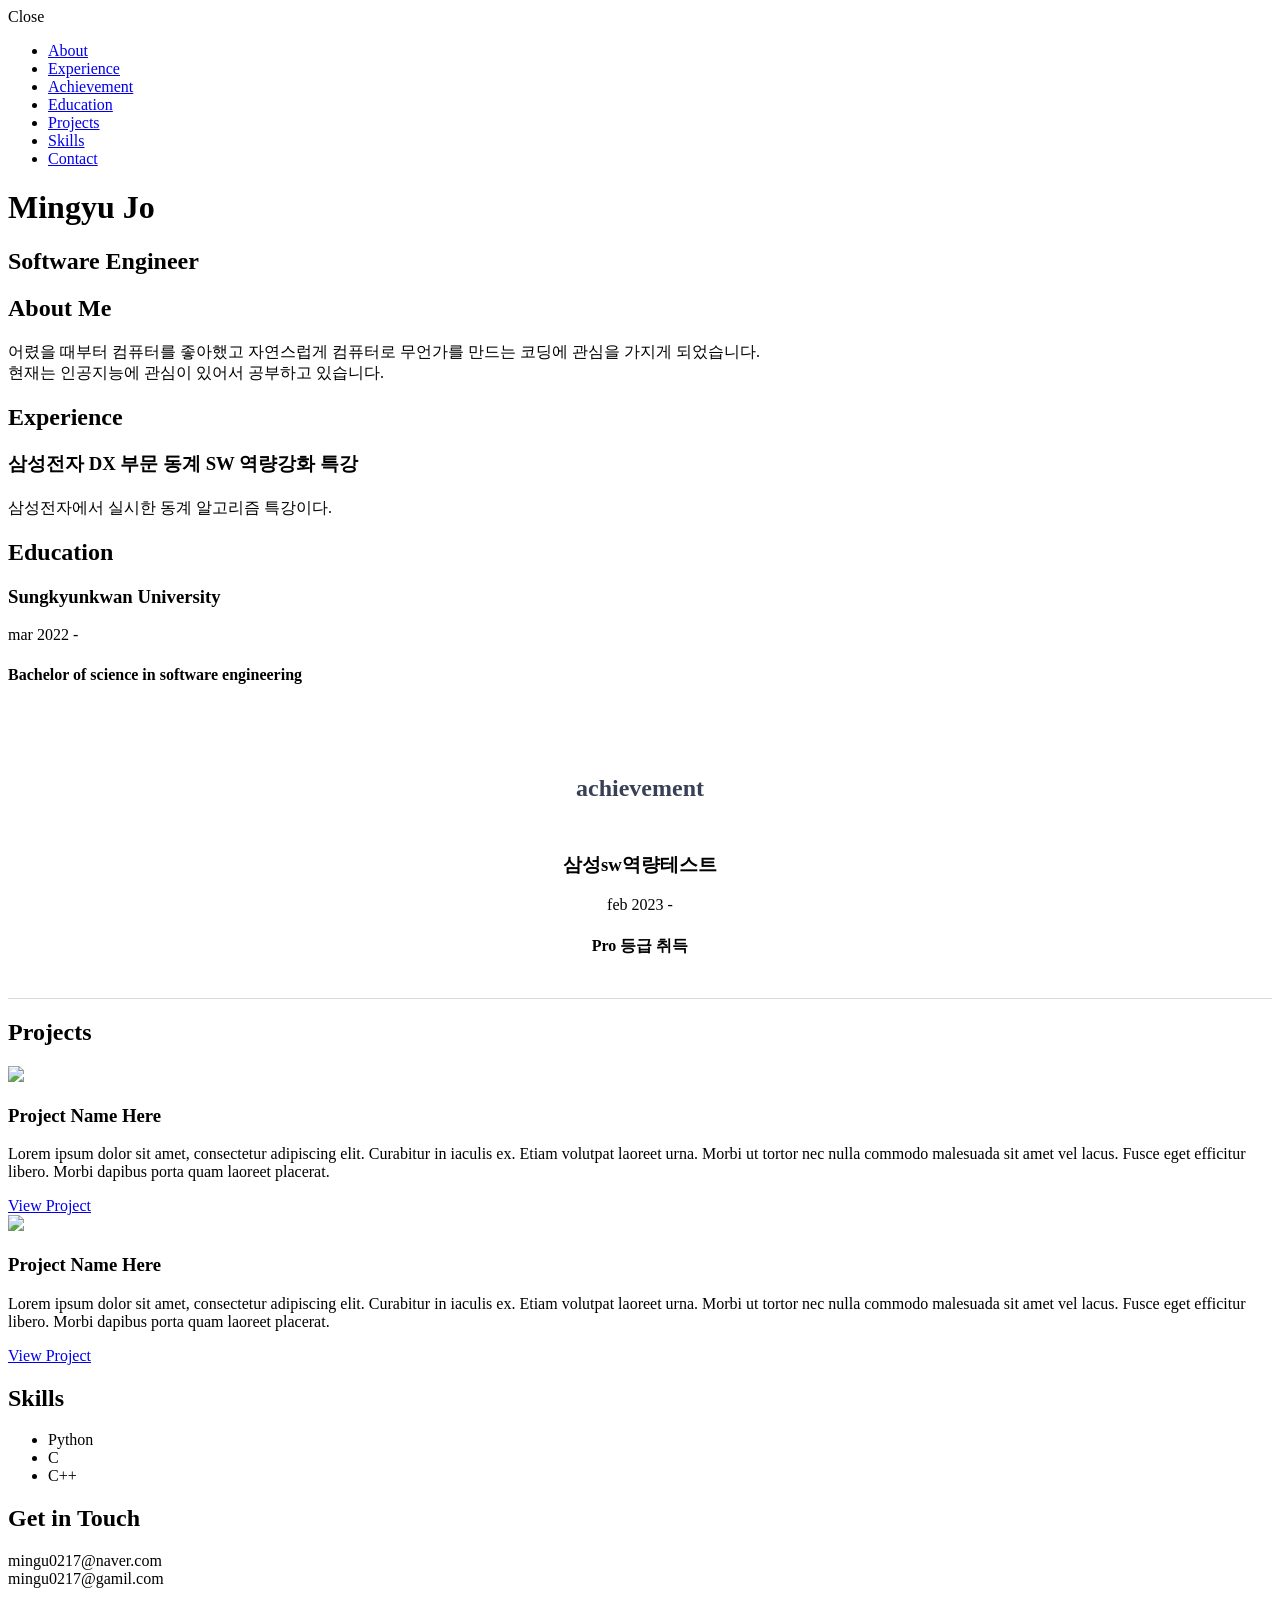
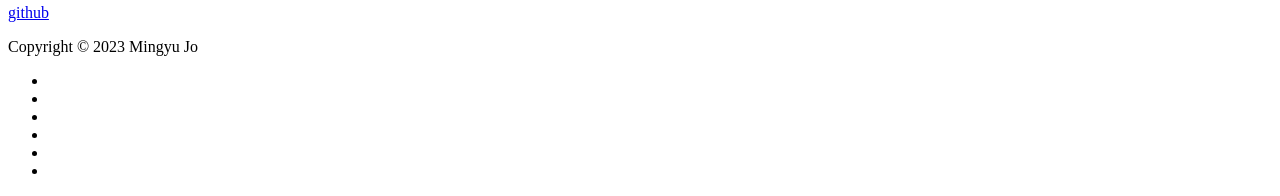
==== index.html @ 96a7e617 "Update index.html" ====
<!DOCTYPE html>
<html class="no-js" lang="en">

<head>
    <meta charset="utf-8">
    <meta http-equiv="X-UA-Compatible" content="IE=edge">
    <meta name="viewport" content="width=device-width, initial-scale=1">
    <title>My Portfolio</title>
	<link rel="shortcut icon" href="favicon.ico" type="image/x-icon">
	<link rel="icon" href="favicon.ico" type="image/x-icon">
    <link href="https://fonts.googleapis.com/css?family=Lato:300,400,700,900" rel="stylesheet">
    <link rel="stylesheet" href="libs/font-awesome/css/font-awesome.min.css">
    <link href="css/bootstrap.min.css" rel="stylesheet">
    <link href="css/styles.css" rel="stylesheet">
    <style>
	    #achievement{padding:50px 15px 20px 15px;border-bottom:1px solid #dcd9d9;text-align:center}
	    #achievement h2{color:#374054;margin-bottom:50px}
  </style>
</head>

<body>
    <div id="mobile-menu-open" class="shadow-large">
        <i class="fa fa-bars" aria-hidden="true"></i>
    </div>
    <!-- End #mobile-menu-toggle -->
    <header>
        <div id="mobile-menu-close">
            <span>Close</span> <i class="fa fa-times" aria-hidden="true"></i>
        </div>
        <ul id="menu" class="shadow">
            <li>
                <a href="#about">About</a>
            </li>
            <li>
                <a href="#experience">Experience</a>
            </li>
	    <li>
		    <a href="#achievement">Achievement</a>
	    </li>
            <li>
                <a href="#education">Education</a>
            </li>
            <li>
                <a href="#projects">Projects</a>
            </li>
            <li>
                <a href="#skills">Skills</a>
            </li>
            <li>
                <a href="#contact">Contact</a>
            </li>
        </ul>
    </header>
    <!-- End header -->

    <div id="lead">
        <div id="lead-content">
            <h1>Mingyu Jo</h1>
            <h2>Software Engineer</h2>
        </div>
        <!-- End #lead-content -->

        <div id="lead-overlay"></div>

        <div id="lead-down">
            <span>
                <i class="fa fa-chevron-down" aria-hidden="true"></i>
            </span>
        </div>
        <!-- End #lead-down -->
    </div>
    <!-- End #lead -->

    <div id="about">
        <div class="container">
            <div class="row">
                <div class="col-md-4">
                    <h2 class="heading">About Me</h2>
                </div>
                <div class="col-md-8">
                    <p>
			    어렸을 때부터 컴퓨터를 좋아했고 자연스럽게 컴퓨터로 무언가를 만드는 코딩에 관심을 가지게 되었습니다. 
			    <br>현재는 인공지능에 관심이 있어서 공부하고 있습니다.
                    </p>
                </div>
            </div>
        </div>
    </div>
    <!-- End #about -->

    <div id="experience" class="background-alt">
        <h2 class="heading">Experience</h2>
        <div id="experience-timeline">
            <div data-date="January 2023 – march 2023">
                <h3>삼성전자 DX 부문 동계 SW 역량강화 특강</h3>
                <h4></h4>
                <p>
			삼성전자에서 실시한 동계 알고리즘 특강이다.
                </p>
            </div>

            <div data-date="April 2022 – >
                <h3>교내 산학협력</h3>
                <h4></h4>
                <p>
			    vaiv컴퍼니와 함께하는 교내 산학협력에서 chatbot 만들기를 수행하게 되었고 팀장을 맡았다.
                </p>
            </div>
        </div>
    </div>
    <!-- End #experience -->
	
    
	
    <div id="education">
        <h2 class="heading">Education</h2>
        <div class="education-block">
            <h3>Sungkyunkwan University</h3>
            <span class="education-date">mar 2022 -</span>
            <h4>Bachelor of science in software engineering</h4>
            <p>
            </p>
        </div>
        <!-- End .education-block -->
    </div>
    <!-- End #education -->
	
    <div id="achievement">
        <h2 class="heading">achievement</h2>
        <div class="education-block">
            <h3>삼성sw역량테스트</h3>
            <span class="education-date">feb 2023 -</span>
            <h4>Pro 등급 취득</h4>
            <p>
            </p>
        </div>
        <!-- End .education-block -->
    </div>
    <!-- End #education -->

    <div id="projects" class="background-alt">
        <h2 class="heading">Projects</h2>
        <div class="container">
            <div class="row">
                <div class="project shadow-large">
                    <div class="project-image">
                        <img src="images/project.jpg" />
                    </div>
                    <!-- End .project-image -->
                    <div class="project-info">
                        <h3>Project Name Here</h3>
                        <p>
                            Lorem ipsum dolor sit amet, consectetur adipiscing elit. Curabitur in iaculis ex. Etiam volutpat laoreet urna. Morbi ut tortor nec nulla commodo malesuada sit amet vel lacus. Fusce eget efficitur libero. Morbi dapibus porta quam laoreet placerat.
                        </p>
                        <a href="#">View Project</a>
                    </div>
                    <!-- End .project-info -->
                </div>
                <!-- End .project -->

                <div class="project shadow-large">
                    <div class="project-image">
                        <img src="images/project.jpg" />
                    </div>
                    <!-- End .project-image -->
                    <div class="project-info">
                        <h3>Project Name Here</h3>
                        <p>
                            Lorem ipsum dolor sit amet, consectetur adipiscing elit. Curabitur in iaculis ex. Etiam volutpat laoreet urna. Morbi ut tortor nec nulla commodo malesuada sit amet vel lacus. Fusce eget efficitur libero. Morbi dapibus porta quam laoreet placerat.
                        </p>
                        <a href="#">View Project</a>
                    </div>
                    <!-- End .project-info -->
                </div>
                <!-- End .project -->
            </div>
        </div>
    </div>
    <!-- End #projects -->

    <div id="skills">
        <h2 class="heading">Skills</h2>
        <ul>
            <li>Python</li>
            <li>C</li>
            <li>C++</li>
        </ul>
    </div>
    <!-- End #skills -->

    <div id="contact">
        <h2>Get in Touch</h2>
	<div>
		<p>
		     mingu0217@naver.com
		     <br>mingu0217@gamil.com
		</p>
		<p>
		     <a href="https://github.com/JoJo0217">github</a>
		</p>
	</div>
       
    </div>
    <!-- End #contact -->

    <footer>
        <div class="container">
            <div class="row">
                <div class="col-sm-5 copyright">
                    <p>
                        Copyright &copy; <span id="current-year">2023</span> Mingyu Jo
                    </p>
                </div>
                <div class="col-sm-2 top">
                    <span id="to-top">
                        <i class="fa fa-chevron-up" aria-hidden="true"></i>
                    </span>
                </div>
                <div class="col-sm-5 social">
                    <ul>
                        <li>
                            <a href="https://github.com/" target="_blank"><i class="fa fa-github" aria-hidden="true"></i></a>
                        </li>
                        <li>
                            <a href="https://stackoverflow.com/" target="_blank"><i class="fa fa-stack-overflow" aria-hidden="true"></i></a>
                        </li>
                        <li>
                            <a href="https://linkedin.com/" target="_blank"><i class="fa fa-linkedin" aria-hidden="true"></i></a>
                        </li>
                        <li>
                            <a href="https://www.facebook.com/" target="_blank"><i class="fa fa-facebook" aria-hidden="true"></i></a>
                        </li>
                        <li>
                            <a href="https://twitter.com/" target="_blank"><i class="fa fa-twitter" aria-hidden="true"></i></a>
                        </li>
                        <li>
                            <a href="https://plus.google.com/" target="_blank"><i class="fa fa-google-plus" aria-hidden="true"></i></a>
                        </li>
                    </ul>
                </div>
            </div>
        </div>
    </footer>
    <!-- End footer -->

    <script src="https://ajax.googleapis.com/ajax/libs/jquery/1.12.4/jquery.min.js"></script>
    <script src="js/scripts.min.js"></script>
</body>

</html>
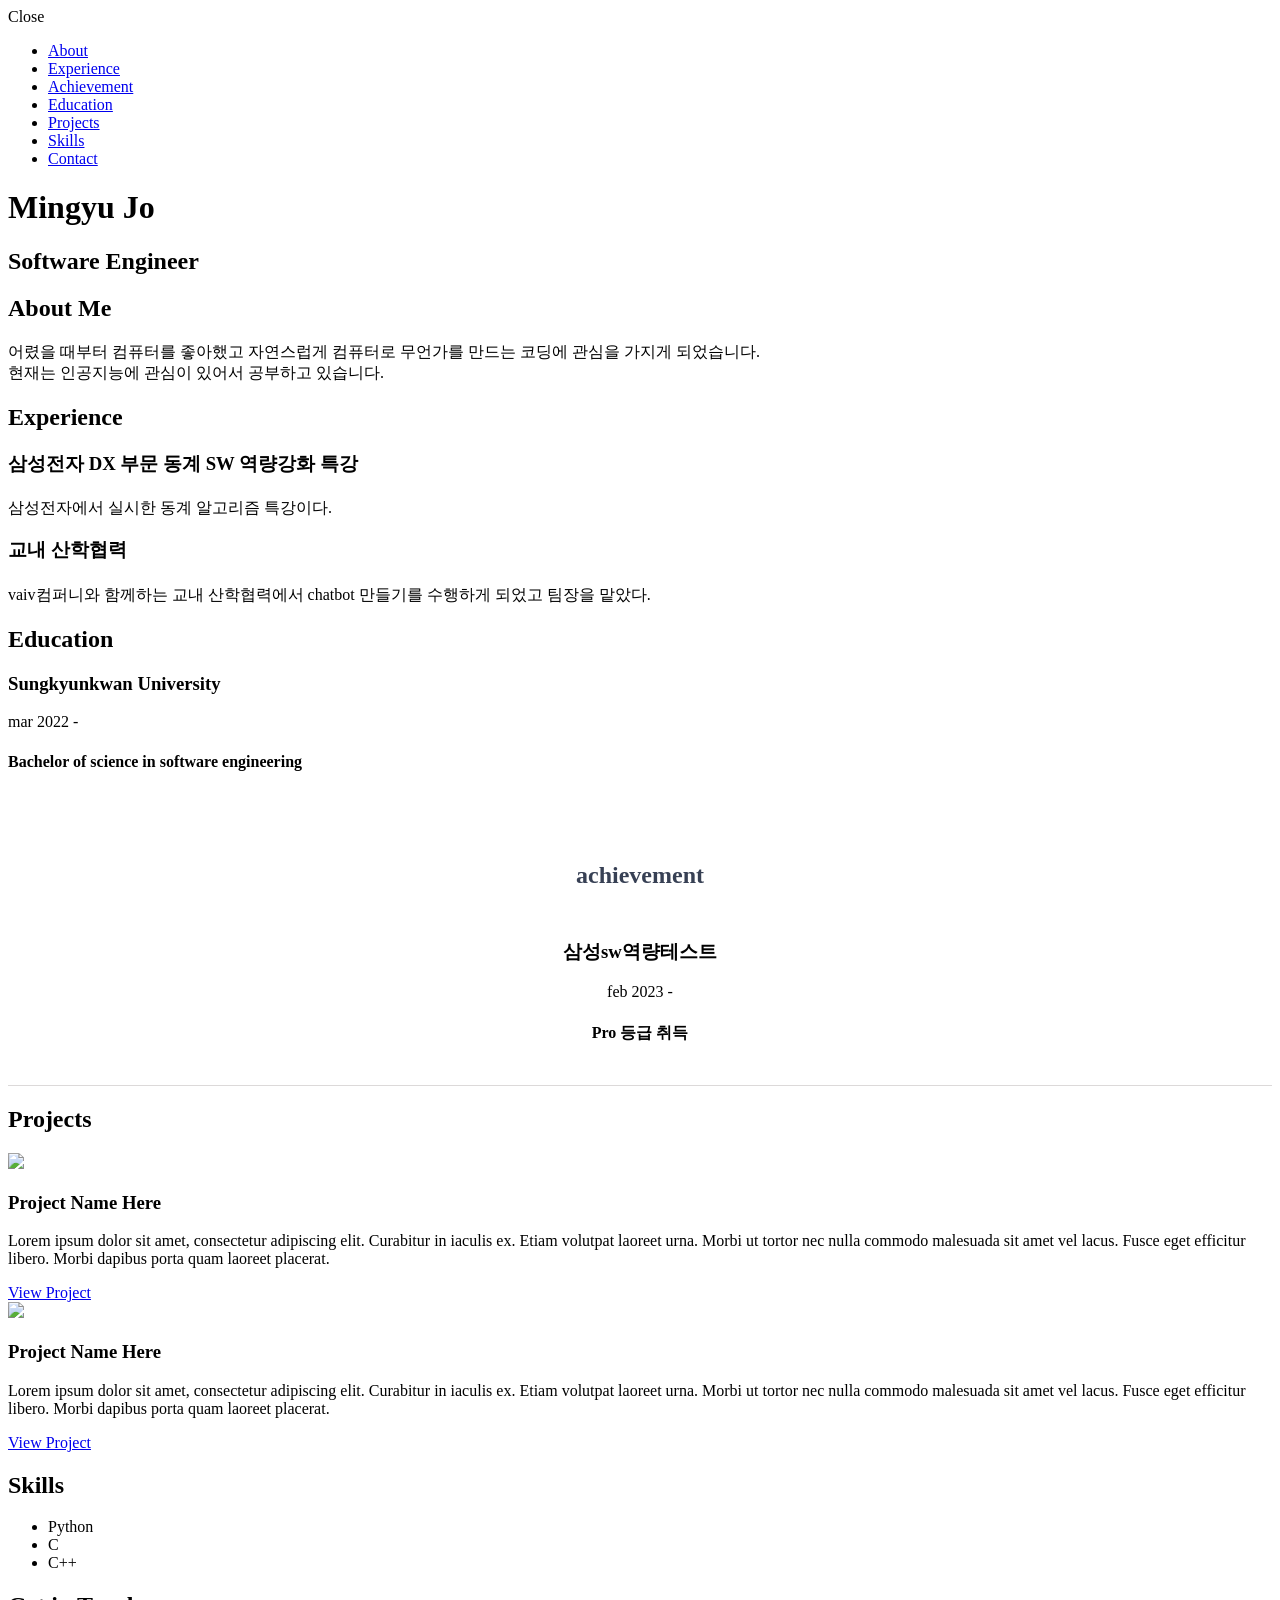
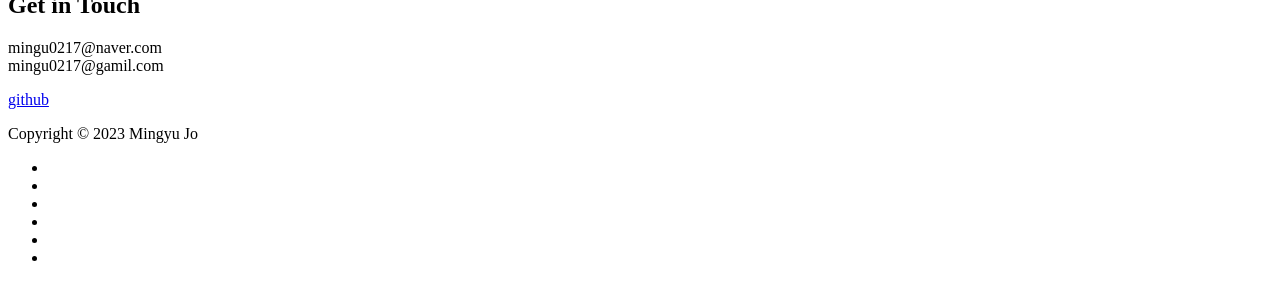
==== commit 92fe2f37: "Update index.html" ====
--- a/index.html
+++ b/index.html
@@ -99,7 +99,7 @@
                 </p>
             </div>
 
-            <div data-date="April 2022 – >
+            <div data-date="April 2022 – ">
                 <h3>교내 산학협력</h3>
                 <h4></h4>
                 <p>
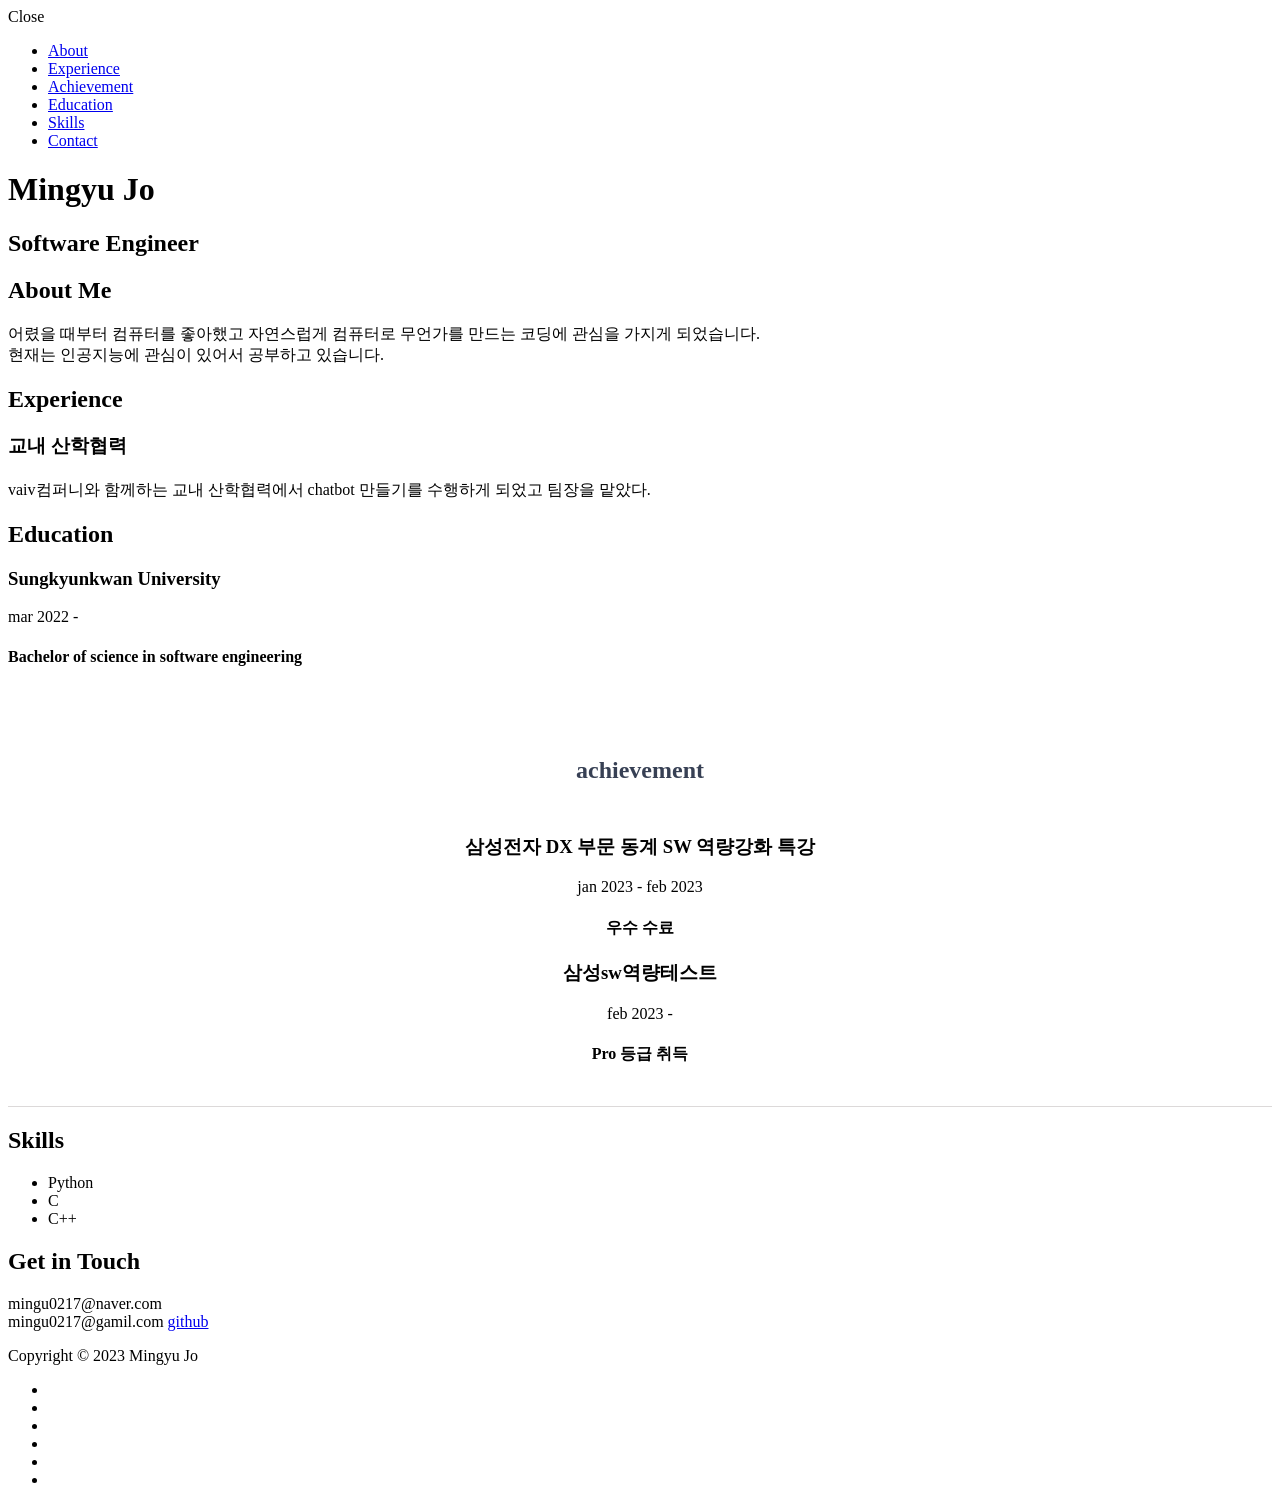
==== commit 3678c2ec: "Update index.html" ====
--- a/index.html
+++ b/index.html
@@ -41,9 +41,6 @@
                 <a href="#education">Education</a>
             </li>
             <li>
-                <a href="#projects">Projects</a>
-            </li>
-            <li>
                 <a href="#skills">Skills</a>
             </li>
             <li>
@@ -91,13 +88,6 @@
     <div id="experience" class="background-alt">
         <h2 class="heading">Experience</h2>
         <div id="experience-timeline">
-            <div data-date="January 2023 – march 2023">
-                <h3>삼성전자 DX 부문 동계 SW 역량강화 특강</h3>
-                <h4></h4>
-                <p>
-			삼성전자에서 실시한 동계 알고리즘 특강이다.
-                </p>
-            </div>
 
             <div data-date="April 2022 – ">
                 <h3>교내 산학협력</h3>
@@ -127,6 +117,13 @@
 	
     <div id="achievement">
         <h2 class="heading">achievement</h2>
+	<div class="education-block">
+       	    <h3>삼성전자 DX 부문 동계 SW 역량강화 특강</h3>
+            <span class="education-date">jan 2023 - feb 2023</span>
+            <h4>우수 수료</h4>
+            <p>
+            </p>
+        </div>
         <div class="education-block">
             <h3>삼성sw역량테스트</h3>
             <span class="education-date">feb 2023 -</span>
@@ -137,46 +134,6 @@
         <!-- End .education-block -->
     </div>
     <!-- End #education -->
-
-    <div id="projects" class="background-alt">
-        <h2 class="heading">Projects</h2>
-        <div class="container">
-            <div class="row">
-                <div class="project shadow-large">
-                    <div class="project-image">
-                        <img src="images/project.jpg" />
-                    </div>
-                    <!-- End .project-image -->
-                    <div class="project-info">
-                        <h3>Project Name Here</h3>
-                        <p>
-                            Lorem ipsum dolor sit amet, consectetur adipiscing elit. Curabitur in iaculis ex. Etiam volutpat laoreet urna. Morbi ut tortor nec nulla commodo malesuada sit amet vel lacus. Fusce eget efficitur libero. Morbi dapibus porta quam laoreet placerat.
-                        </p>
-                        <a href="#">View Project</a>
-                    </div>
-                    <!-- End .project-info -->
-                </div>
-                <!-- End .project -->
-
-                <div class="project shadow-large">
-                    <div class="project-image">
-                        <img src="images/project.jpg" />
-                    </div>
-                    <!-- End .project-image -->
-                    <div class="project-info">
-                        <h3>Project Name Here</h3>
-                        <p>
-                            Lorem ipsum dolor sit amet, consectetur adipiscing elit. Curabitur in iaculis ex. Etiam volutpat laoreet urna. Morbi ut tortor nec nulla commodo malesuada sit amet vel lacus. Fusce eget efficitur libero. Morbi dapibus porta quam laoreet placerat.
-                        </p>
-                        <a href="#">View Project</a>
-                    </div>
-                    <!-- End .project-info -->
-                </div>
-                <!-- End .project -->
-            </div>
-        </div>
-    </div>
-    <!-- End #projects -->
 
     <div id="skills">
         <h2 class="heading">Skills</h2>
@@ -194,8 +151,6 @@
 		<p>
 		     mingu0217@naver.com
 		     <br>mingu0217@gamil.com
-		</p>
-		<p>
 		     <a href="https://github.com/JoJo0217">github</a>
 		</p>
 	</div>
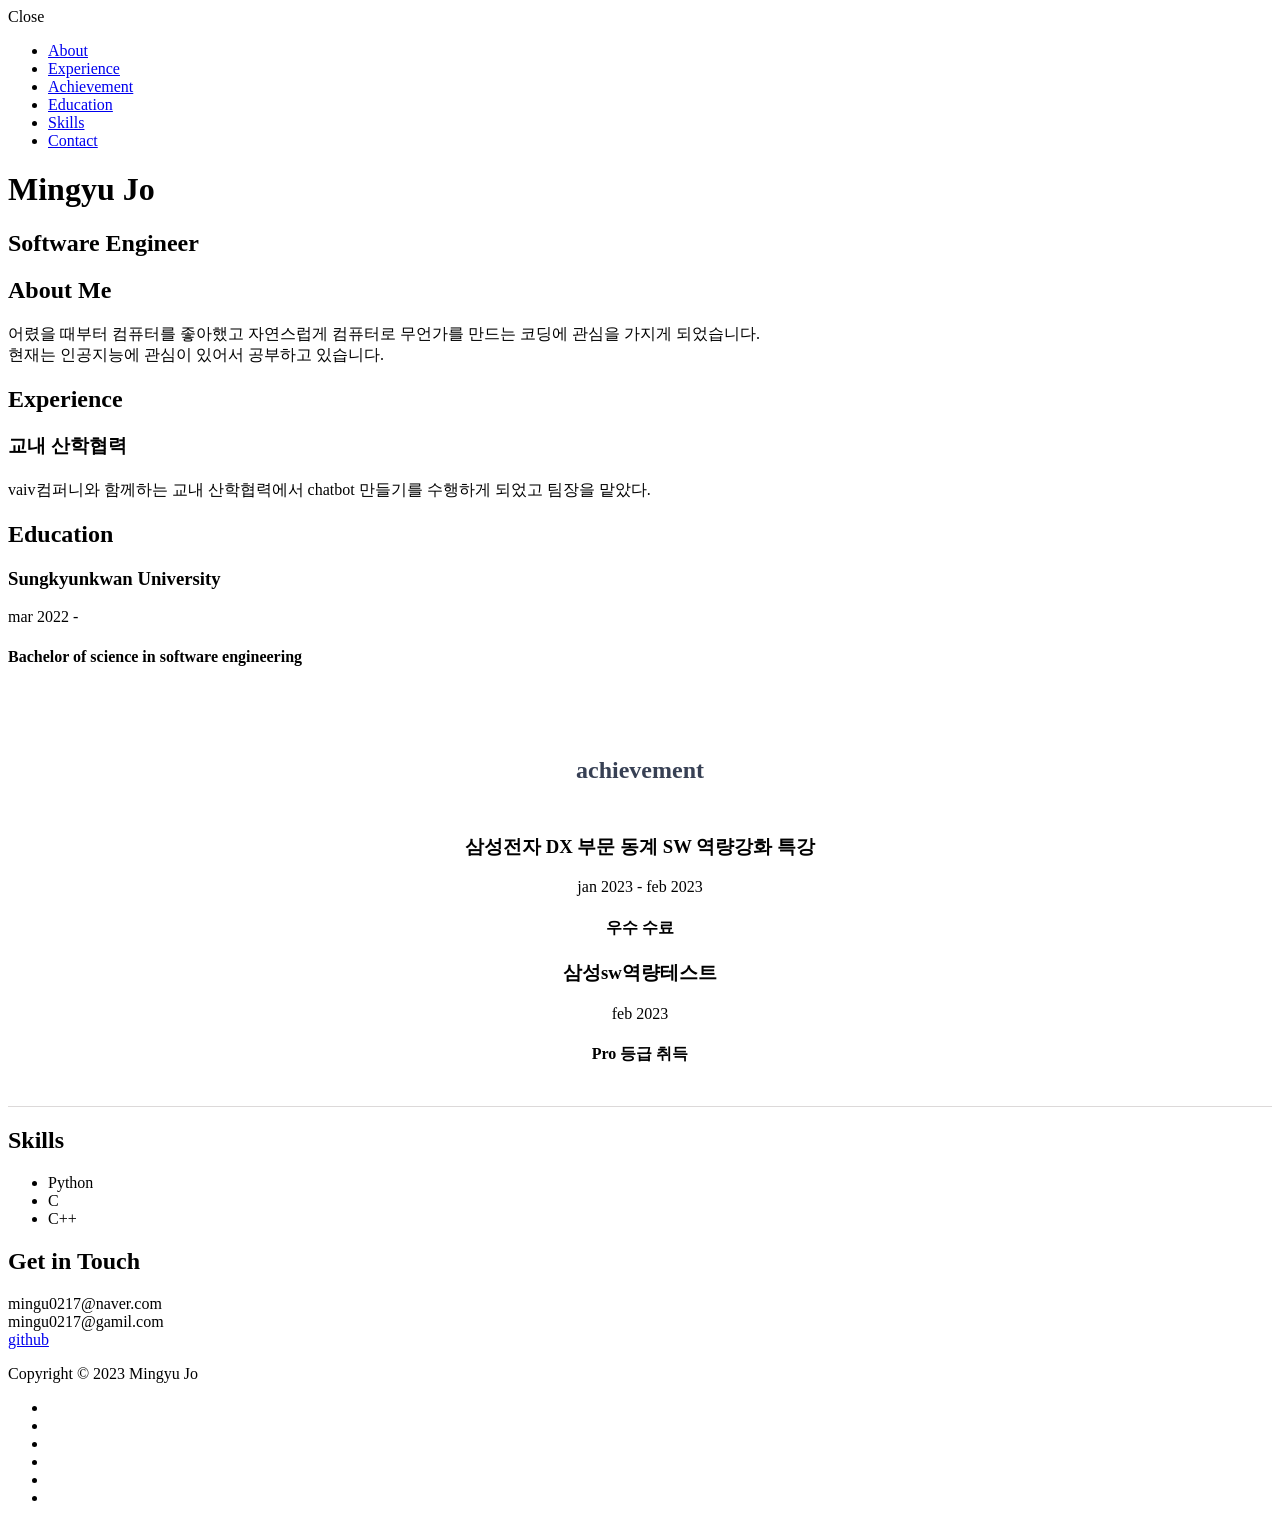
==== commit 01f8886f: "Update index.html" ====
--- a/index.html
+++ b/index.html
@@ -89,7 +89,7 @@
         <h2 class="heading">Experience</h2>
         <div id="experience-timeline">
 
-            <div data-date="April 2022 – ">
+            <div data-date="April 2023 – ">
                 <h3>교내 산학협력</h3>
                 <h4></h4>
                 <p>
@@ -126,7 +126,7 @@
         </div>
         <div class="education-block">
             <h3>삼성sw역량테스트</h3>
-            <span class="education-date">feb 2023 -</span>
+            <span class="education-date">feb 2023</span>
             <h4>Pro 등급 취득</h4>
             <p>
             </p>
@@ -151,7 +151,7 @@
 		<p>
 		     mingu0217@naver.com
 		     <br>mingu0217@gamil.com
-		     <a href="https://github.com/JoJo0217">github</a>
+		     <br><a href="https://github.com/JoJo0217">github</a>
 		</p>
 	</div>
        
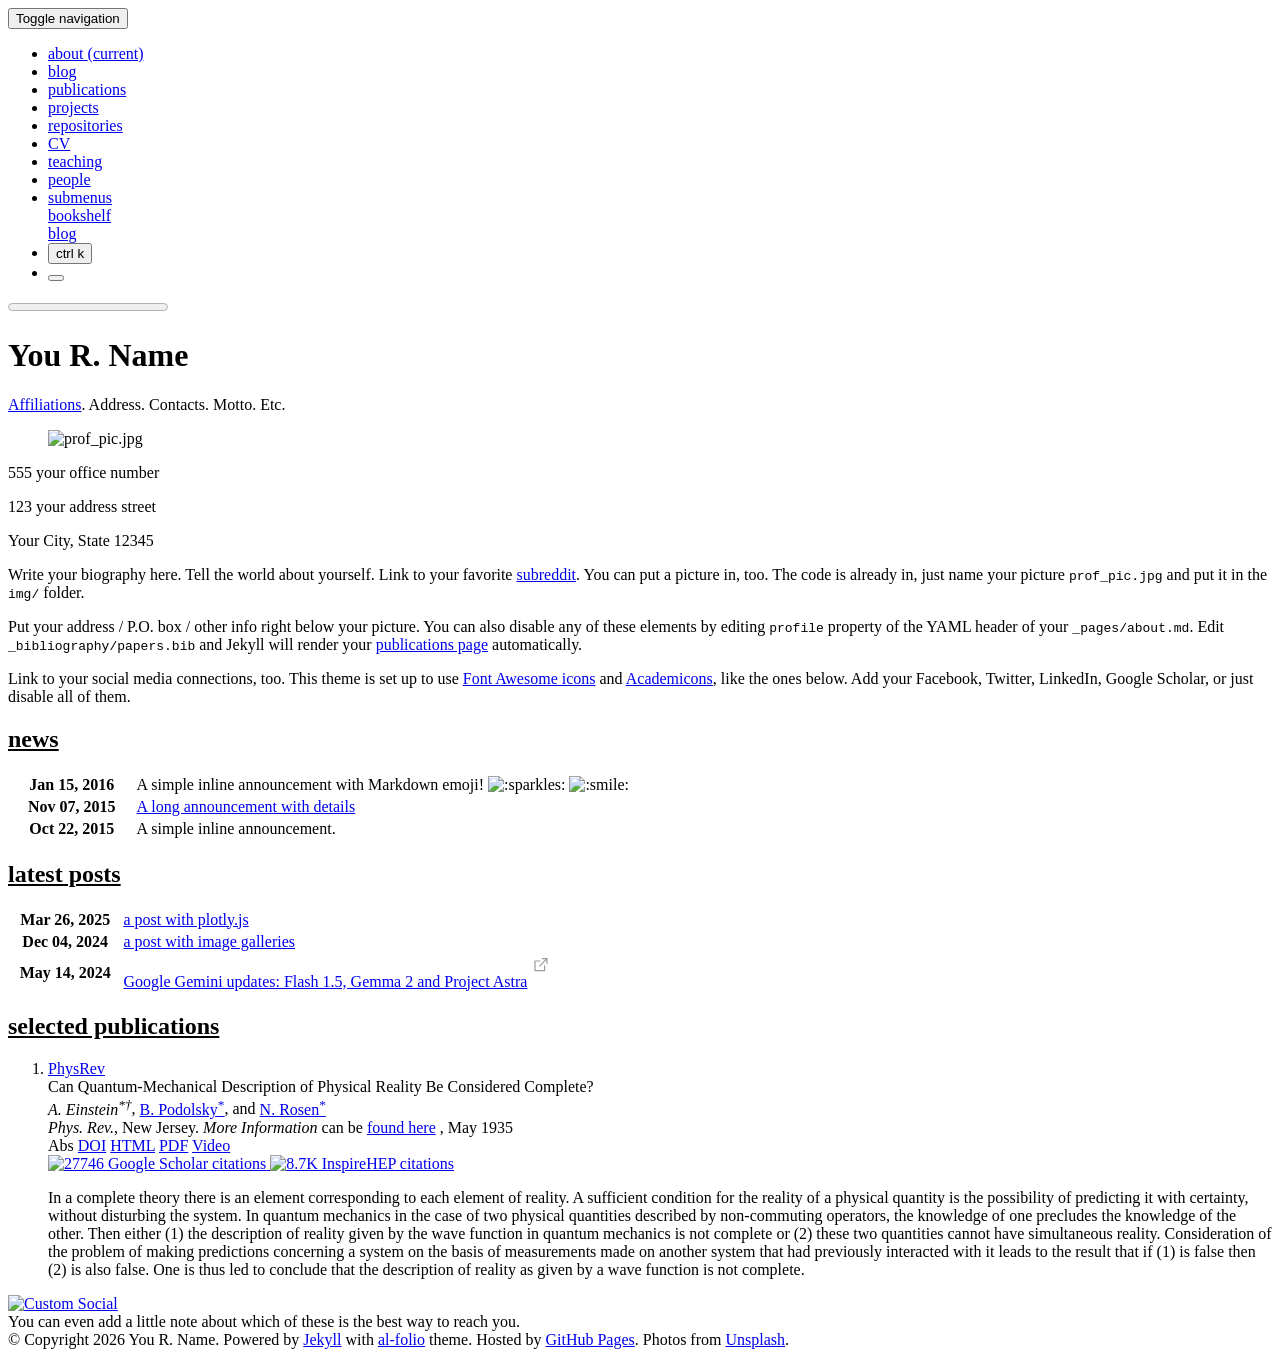
==== commit 9e2200e4: "Deploying to gh-pages from @ JoJo0217/JoJo0217.github.io@ac7add47defd381e997251e5404f1ea177728ad3 🚀" ====
--- a/index.html
+++ b/index.html
@@ -1,205 +1,588 @@
-<!DOCTYPE html>
-<html class="no-js" lang="en">
+<!DOCTYPE html> <html lang="en"> <head> <meta http-equiv="Content-Type" content="text/html; charset=UTF-8"> <meta charset="utf-8"> <meta name="viewport" content="width=device-width, initial-scale=1, shrink-to-fit=no"> <meta http-equiv="X-UA-Compatible" content="IE=edge"> <title> You R. Name </title> <meta name="author" content="You R. Name"> <meta name="description" content="A simple, whitespace theme for academics. Based on [*folio](https://github.com/bogoli/-folio) design. "> <meta name="keywords" content="jekyll, jekyll-theme, academic-website, portfolio-website"> <meta http-equiv="Content-Security-Policy" content="default-src 'self'; script-src 'self' 'unsafe-inline' https:; style-src 'self' 'unsafe-inline' https:; img-src 'self' data: https:; font-src 'self' data: https:; media-src 'self' https:; frame-src 'self' https:; connect-src 'self' https:;"> <style>:root{--max-content-width:930px}</style> <link rel="stylesheet" href="/al-folio/assets/css/tailwind.css?v=50c64c15cbb9fd1ce6056fdb8bcb4b62"> <link defer rel="stylesheet" href="https://cdn.jsdelivr.net/npm/@fortawesome/fontawesome-free@7.2.0/css/all.min.css" integrity="sha256-MVopmdyC2tYTiJ8wlktf0uh0v4NgT+vNdyVFepi7Q0c=" crossorigin="anonymous"> <link defer rel="stylesheet" href="https://cdn.jsdelivr.net/npm/academicons@1.9.5/css/academicons.min.css" integrity="sha256-SzrCOBJbGVFMahewkgjwnApaV2+av1DwMAA+/QGLyZw=" crossorigin="anonymous"> <link defer rel="stylesheet" href="https://cdn.jsdelivr.net/npm/scholar-icons@1.0.3/css/scholar-icons.css" integrity="sha256-VY3hHVj/hNX3fYG6wtbA6TcKJQl7+FthzGSyIB64klY=" crossorigin="anonymous"> <link defer rel="stylesheet" type="text/css" href="https://fonts.googleapis.com/css?family=Roboto:300,400,500,700|Roboto+Slab:100,300,400,500,700|Material+Icons&amp;display=swap"> <link defer rel="stylesheet" href="/al-folio/assets/css/jekyll-pygments-themes-github.css?v=591dab5a4e56573bf4ef7fd332894c99" media="" id="highlight_theme_light"> <link rel="shortcut icon" href="data:image/svg+xml,&lt;svg%20xmlns=%22http://www.w3.org/2000/svg%22%20viewBox=%220%200%20100%20100%22&gt;&lt;text%20y=%22.9em%22%20font-size=%2290%22&gt;%E2%9A%9B%EF%B8%8F&lt;/text&gt;&lt;/svg&gt;"> <link rel="stylesheet" href="/al-folio/assets/css/main.css?v=d41d8cd98f00b204e9800998ecf8427e"> <link rel="canonical" href="https://alshedivat.github.io/al-folio/"> <script src="/al-folio/assets/js/theme.js?v=7af685e2ba20b37fef545c97b8064050"></script> <link defer rel="stylesheet" href="/al-folio/assets/css/jekyll-pygments-themes-native.css?v=5847e5ed4a4568527aa6cfab446049ca" media="none" id="highlight_theme_dark"> <script>
+    initTheme();
+  </script> </head> <body class="fixed-top-nav "> <header> <nav id="navbar" class="navbar navbar-light navbar-expand-sm fixed-top" role="navigation"> <div class="container"> <button class="navbar-toggler collapsed navbar-toggler-main" type="button" data-nav-toggle="navbarNav" aria-controls="navbarNav" aria-expanded="false" aria-label="Toggle navigation"> <span class="sr-only">Toggle navigation</span> <span class="icon-bar top-bar"></span> <span class="icon-bar middle-bar"></span> <span class="icon-bar bottom-bar"></span> </button> <div class="collapse navbar-collapse navbar-collapse-main" id="navbarNav"> <ul class="navbar-nav navbar-menu-list flex-nowrap"> <li class="nav-item active"> <a class="nav-link" href="/al-folio/">about <span class="sr-only">(current)</span> </a> </li> <li class="nav-item "> <a class="nav-link" href="/al-folio/blog/">blog </a> </li> <li class="nav-item "> <a class="nav-link" href="/al-folio/publications/">publications </a> </li> <li class="nav-item "> <a class="nav-link" href="/al-folio/projects/">projects </a> </li> <li class="nav-item "> <a class="nav-link" href="/al-folio/repositories/">repositories </a> </li> <li class="nav-item "> <a class="nav-link" href="/al-folio/cv/">CV </a> </li> <li class="nav-item "> <a class="nav-link" href="/al-folio/teaching/">teaching </a> </li> <li class="nav-item "> <a class="nav-link" href="/al-folio/people/">people </a> </li> <li class="nav-item dropdown "> <a class="nav-link dropdown-toggle" href="#" id="navbarDropdown" role="button" data-nav-dropdown-toggle="true" aria-haspopup="true" aria-expanded="false">submenus </a> <div class="dropdown-menu dropdown-menu-right" aria-labelledby="navbarDropdown"> <a class="dropdown-item " href="/al-folio/books/">bookshelf</a> <div class="dropdown-divider"></div> <a class="dropdown-item " href="/al-folio/blog/">blog</a> </div> </li> <li class="nav-item"> <button id="search-toggle" type="button" title="Search" aria-label="Open search"> <span class="nav-link">ctrl k <i class="fa-solid fa-magnifying-glass"></i></span> </button> </li> <li class="toggle-container"> <button id="light-toggle" type="button" title="Change theme" aria-label="Change color theme"> <i class="fa-half-sun-moon" id="light-toggle-system"></i> <i class="fa-solid fa-moon" id="light-toggle-dark"></i> <i class="fa-solid fa-sun" id="light-toggle-light"></i> </button> </li> </ul> </div> </div> </nav> <progress id="progress" value="0"> <div class="progress-container"> <span class="progress-bar"></span> </div> </progress> </header> <div class="container mt-5" role="main"> <div class="post"> <header class="post-header"> <h1 class="post-title"> <span class="font-weight-bold">You</span> R. Name </h1> <p class="desc"><a href="#">Affiliations</a>. Address. Contacts. Motto. Etc.</p> </header> <article> <div class="profile float-right"> <figure> <picture> <source class="responsive-img-srcset" srcset="/al-folio/assets/img/prof_pic-480.webp 480w,/al-folio/assets/img/prof_pic-800.webp 800w,/al-folio/assets/img/prof_pic-1400.webp 1400w," type="image/webp" sizes="(min-width: 930px) 270.0px, (min-width: 576px) 30vw, 95vw"> <img src="/al-folio/assets/img/prof_pic.jpg?v=974957d202f671e4fa6700c04e68deae" class="img-fluid z-depth-1 rounded" width="100%" height="auto" alt="prof_pic.jpg" loading="eager" onerror="this.onerror=null; $('.responsive-img-srcset').remove();"> </source></picture> </figure> <div class="more-info"> <p>555 your office number</p> <p>123 your address street</p> <p>Your City, State 12345</p> </div> </div> <div class="clearfix"> <p>Write your biography here. Tell the world about yourself. Link to your favorite <a href="https://www.reddit.com" rel="external nofollow noopener" target="_blank">subreddit</a>. You can put a picture in, too. The code is already in, just name your picture <code class="language-plaintext highlighter-rouge">prof_pic.jpg</code> and put it in the <code class="language-plaintext highlighter-rouge">img/</code> folder.</p> <p>Put your address / P.O. box / other info right below your picture. You can also disable any of these elements by editing <code class="language-plaintext highlighter-rouge">profile</code> property of the YAML header of your <code class="language-plaintext highlighter-rouge">_pages/about.md</code>. Edit <code class="language-plaintext highlighter-rouge">_bibliography/papers.bib</code> and Jekyll will render your <a href="/al-folio/publications/">publications page</a> automatically.</p> <p>Link to your social media connections, too. This theme is set up to use <a href="https://fontawesome.com/" rel="external nofollow noopener" target="_blank">Font Awesome icons</a> and <a href="https://jpswalsh.github.io/academicons/" rel="external nofollow noopener" target="_blank">Academicons</a>, like the ones below. Add your Facebook, Twitter, LinkedIn, Google Scholar, or just disable all of them.</p> </div> <h2> <a href="/al-folio/news/" style="color: inherit">news</a> </h2> <div class="news"> <div class="table-responsive"> <table class="table table-sm table-borderless"> <tr> <th scope="row" style="width: 20%">Jan 15, 2016</th> <td> A simple inline announcement with Markdown emoji! <img class="emoji" title=":sparkles:" alt=":sparkles:" src="https://github.githubassets.com/images/icons/emoji/unicode/2728.png" height="20" width="20"> <img class="emoji" title=":smile:" alt=":smile:" src="https://github.githubassets.com/images/icons/emoji/unicode/1f604.png" height="20" width="20"> </td> </tr> <tr> <th scope="row" style="width: 20%">Nov 07, 2015</th> <td> <a class="news-title" href="/al-folio/news/announcement_2/">A long announcement with details</a> </td> </tr> <tr> <th scope="row" style="width: 20%">Oct 22, 2015</th> <td> A simple inline announcement. </td> </tr> </table> </div> </div> <h2> <a href="/al-folio/blog/" style="color: inherit">latest posts</a> </h2> <div class="news"> <div class="table-responsive" style="max-height: 60vw"> <table class="table table-sm table-borderless"> <tr> <th scope="row" style="width: 20%">Mar 26, 2025</th> <td> <a class="news-title" href="/al-folio/blog/2025/plotly/">a post with plotly.js</a> </td> </tr> <tr> <th scope="row" style="width: 20%">Dec 04, 2024</th> <td> <a class="news-title" href="/al-folio/blog/2024/photo-gallery/">a post with image galleries</a> </td> </tr> <tr> <th scope="row" style="width: 20%">May 14, 2024</th> <td> <a class="news-title" href="https://blog.google/technology/ai/google-gemini-update-flash-ai-assistant-io-2024/" target="_blank" rel="external nofollow noopener">Google Gemini updates: Flash 1.5, Gemma 2 and Project Astra</a> <svg width="2rem" height="2rem" viewbox="0 0 40 40" xmlns="http://www.w3.org/2000/svg"> <path d="M17 13.5v6H5v-12h6m3-3h6v6m0-6-9 9" class="icon_svg-stroke" stroke="#999" stroke-width="1.5" fill="none" fill-rule="evenodd" stroke-linecap="round" stroke-linejoin="round"></path> </svg> </td> </tr> </table> </div> </div> <h2> <a href="/al-folio/publications/" style="color: inherit">selected publications</a> </h2> <div class="publications"> <ol class="bibliography"><li> <div class="row"> <div class="col col-sm-2 abbr"> <abbr class="badge rounded w-100"> <a href="https://journals.aps.org/" rel="external nofollow noopener" target="_blank">PhysRev</a> </abbr> </div> <div id="PhysRev.47.777" class="col-sm-8"> <div class="title">Can Quantum-Mechanical Description of Physical Reality Be Considered Complete?</div> <div class="author"> <em>A. Einstein<sup>*†</sup></em>, <a href="https://en.wikipedia.org/wiki/Boris_Podolsky" rel="external nofollow noopener" target="_blank">B. Podolsky<sup>*</sup></a>, and <a href="https://en.wikipedia.org/wiki/Nathan_Rosen" rel="external nofollow noopener" target="_blank">N. Rosen<sup>*</sup></a> <i class="fa-solid fa-circle-info ml-1" data-toggle="popover" data-placement="top" data-html="true" data-content="* Example use of superscripts&lt;br&gt;† Albert Einstein"> </i> </div> <div class="periodical"> <em>Phys. Rev.</em>, New Jersey. <em>More Information</em> can be <a href="https://github.com/alshedivat/al-folio/" rel="external nofollow noopener" target="_blank">found here</a> , May 1935 </div> <div class="periodical"> </div> <div class="links"> <a class="abstract btn btn-sm z-depth-0" role="button">Abs</a> <a href="https://doi.org/10.1103/PhysRev.47.777" class="btn btn-sm z-depth-0" role="button" rel="external nofollow noopener" target="_blank">DOI</a> <a href="https://journals.aps.org/pr/abstract/10.1103/PhysRev.47.777" class="btn btn-sm z-depth-0" role="button" rel="external nofollow noopener" target="_blank">HTML</a> <a href="/al-folio/assets/pdf/example_pdf.pdf" class="btn btn-sm z-depth-0" role="button">PDF</a> <a href="https://www.youtube-nocookie.com/embed/aqz-KE-bpKQ" class="btn btn-sm z-depth-0" role="button" rel="external nofollow noopener" target="_blank">Video</a> </div> <div class="badges"> <span class="altmetric-embed" data-badge-type="2" data-badge-popover="right" data-altmetric-id="248277"></span> <span class="__dimensions_badge_embed__" data-doi="10.1103/PhysRev.47.777" data-style="small_rectangle" data-legend="hover-right" style="margin-bottom: 3px;"></span> <a href="https://scholar.google.com/citations?view_op=view_citation&amp;hl=en&amp;user=qc6CJjYAAAAJ&amp;citation_for_view=qc6CJjYAAAAJ:qyhmnyLat1gC" aria-label="Google Scholar link" role="button" rel="external nofollow noopener" target="_blank"> <img src="https://img.shields.io/badge/scholar-27746-4285F4?logo=googlescholar&amp;labelColor=beige" alt="27746 Google Scholar citations"> </a> <a href="https://inspirehep.net/literature/3255" aria-label="Inspirehep link" role="button" rel="external nofollow noopener" target="_blank"> <img src="https://img.shields.io/badge/inspire-8.7K-001628?logo=inspire&amp;logoColor=001628&amp;labelColor=beige" alt="8.7K InspireHEP citations"> </a> </div> <div class="abstract hidden"> <p>In a complete theory there is an element corresponding to each element of reality. A sufficient condition for the reality of a physical quantity is the possibility of predicting it with certainty, without disturbing the system. In quantum mechanics in the case of two physical quantities described by non-commuting operators, the knowledge of one precludes the knowledge of the other. Then either (1) the description of reality given by the wave function in quantum mechanics is not complete or (2) these two quantities cannot have simultaneous reality. Consideration of the problem of making predictions concerning a system on the basis of measurements made on another system that had previously interacted with it leads to the result that if (1) is false then (2) is also false. One is thus led to conclude that the description of reality as given by a wave function is not complete.</p> </div> </div> </div> </li></ol> </div> <div class="social"> <div class="contact-icons"> <a href="/al-folio/assets/pdf/example_pdf.pdf" title="Cv pdf"><i class="ai ai-cv"></i></a> <a href="mailto:you@example.com" title="Email"><i class="fa-solid fa-envelope"></i></a> <a href="https://inspirehep.net/authors/1010907" title="Inspirehep id" rel="external nofollow noopener" target="_blank"><i class="ai ai-inspire"></i></a> <a href="/al-folio/feed.xml" title="Rss icon"><i class="fa-solid fa-square-rss"></i></a> <a href="https://scholar.google.com/citations?user=qc6CJjYAAAAJ" title="Scholar userid" rel="external nofollow noopener" target="_blank"><i class="ai ai-google-scholar"></i></a> <a href="https://www.alberteinstein.com/" title="Custom Social" rel="external nofollow noopener" target="_blank"><img src="https://www.alberteinstein.com/wp-content/uploads/2024/03/cropped-favicon-192x192.png" alt="Custom Social"></a> </div> <div class="contact-note">You can even add a little note about which of these is the best way to reach you. </div> </div> </article> </div> </div> <footer class="fixed-bottom" role="contentinfo"> <div class="container mt-0"> © Copyright 2026 You R. Name. Powered by <a href="https://jekyllrb.com/" target="_blank" rel="external nofollow noopener">Jekyll</a> with <a href="https://github.com/alshedivat/al-folio" rel="external nofollow noopener" target="_blank">al-folio</a> theme. Hosted by <a href="https://pages.github.com/" target="_blank" rel="external nofollow noopener">GitHub Pages</a>. Photos from <a href="https://unsplash.com" target="_blank" rel="external nofollow noopener">Unsplash</a>. </div> </footer> <script>
+  window.alFolio = {
+    compatBootstrap: false
+  };
+</script> <script src="/al-folio/assets/js/nav-toggle.js?v=141bd79a73ebc0f0b6ea58e440ae79fc"></script> <script defer src="https://cdn.jsdelivr.net/npm/masonry-layout@4.2.2/dist/masonry.pkgd.min.js" integrity="sha256-Nn1q/fx0H7SNLZMQ5Hw5JLaTRZp0yILA/FRexe19VdI=" crossorigin="anonymous"></script> <script defer src="https://cdn.jsdelivr.net/npm/imagesloaded@5.0.0/imagesloaded.pkgd.min.js" integrity="sha256-htrLFfZJ6v5udOG+3kNLINIKh2gvoKqwEhHYfTTMICc=" crossorigin="anonymous"></script> <script defer src="/al-folio/assets/js/masonry.js?v=e49affc7bd2646f6acdad1dbe02c2359" type="text/javascript"></script> <script defer type="text/javascript" id="MathJax-script" src="https://cdn.jsdelivr.net/npm/mathjax@3.2.2/es5/tex-mml-chtml.js" integrity="sha256-MASABpB4tYktI2Oitl4t+78w/lyA+D7b/s9GEP0JOGI=" crossorigin="anonymous"></script> <script src="/al-folio/assets/al_math/js/mathjax-setup.js"></script> <script defer src="https://cdnjs.cloudflare.com/polyfill/v3/polyfill.min.js?features=es6" crossorigin="anonymous"></script> <script src="/al-folio/assets/js/tooltips-setup.js?v=fe487e99db6c43751e6e7bdb2d6a0611"></script> <script src="/al-folio/assets/js/no_defer.js?v=53b1b1a645525975c963ce8bf8bfefcf"></script> <script defer src="/al-folio/assets/js/common.js?v=87baac90f765f2f3362dcf6aaf312a8a"></script> <script defer src="/al-folio/assets/js/copy_code.js?v=c8a01c11a92744d44b093fc3bda915df" type="text/javascript"></script> <script defer src="/al-folio/assets/js/jupyter_new_tab.js?v=896d254890d9b47f0281f63bfccf0dee"></script> <script async src="https://d1bxh8uas1mnw7.cloudfront.net/assets/embed.js"></script> <script async src="https://badge.dimensions.ai/badge.js"></script> <script defer src="https://cdn.jsdelivr.net/npm/medium-zoom@1.1.0/dist/medium-zoom.min.js" integrity="sha256-ZgMyDAIYDYGxbcpJcfUnYwNevG/xi9OHKaR/8GK+jWc=" crossorigin="anonymous"></script> <script defer src="/al-folio/assets/al_img_tools/js/zoom.js"></script> <script defer src="/al-folio/assets/js/progress-bar.js?v=499464c5c63ced6cf7ad62509f1e2610" type="text/javascript"></script> <script src="https://cdn.jsdelivr.net/npm/vanilla-back-to-top@7.2.1/dist/vanilla-back-to-top.min.js" integrity="sha256-uMJJ3EoTyfRBoTbR+lrfu1uRQ87RZG8AR3cVNuQVeFg=" crossorigin="anonymous"></script> <script>
+    addBackToTop();
+  </script> <script type="module" src="/al-folio/assets/al_search/js/search/ninja-keys.min.js"></script> <ninja-keys hidebreadcrumbs noautoloadmdicons placeholder="Type to start searching"></ninja-keys> <script src="/al-folio/assets/al_search/js/search-setup.js"></script> <script>
+// get the ninja-keys element
+const ninja = document.querySelector('ninja-keys');
 
-<head>
-    <meta charset="utf-8">
-    <meta http-equiv="X-UA-Compatible" content="IE=edge">
-    <meta name="viewport" content="width=device-width, initial-scale=1">
-    <title>My Portfolio</title>
-	<link rel="shortcut icon" href="favicon.ico" type="image/x-icon">
-	<link rel="icon" href="favicon.ico" type="image/x-icon">
-    <link href="https://fonts.googleapis.com/css?family=Lato:300,400,700,900" rel="stylesheet">
-    <link rel="stylesheet" href="libs/font-awesome/css/font-awesome.min.css">
-    <link href="css/bootstrap.min.css" rel="stylesheet">
-    <link href="css/styles.css" rel="stylesheet">
-    <style>
-	    #achievement{padding:50px 15px 20px 15px;border-bottom:1px solid #dcd9d9;text-align:center}
-	    #achievement h2{color:#374054;margin-bottom:50px}
-  </style>
-</head>
+// add the home and posts menu items
+ninja.data = [{
+    id: "nav-about",
+    title: "about",
+    section: "Navigation",
+    handler: () => {
+      window.location.href = "/al-folio/";
+    },
+  },{id: "nav-blog",
+          title: "blog",
+          description: "",
+          section: "Navigation",
+          handler: () => {
+            window.location.href = "/al-folio/blog/";
+          },
+        },{id: "nav-publications",
+          title: "publications",
+          description: "publications by categories in reversed chronological order. generated by jekyll-scholar.",
+          section: "Navigation",
+          handler: () => {
+            window.location.href = "/al-folio/publications/";
+          },
+        },{id: "nav-projects",
+          title: "projects",
+          description: "A growing collection of your cool projects.",
+          section: "Navigation",
+          handler: () => {
+            window.location.href = "/al-folio/projects/";
+          },
+        },{id: "nav-repositories",
+          title: "repositories",
+          description: "Edit the `_data/repositories.yml` and change the `github_users` and `github_repos` lists to include your own GitHub profile and repositories.",
+          section: "Navigation",
+          handler: () => {
+            window.location.href = "/al-folio/repositories/";
+          },
+        },{id: "nav-cv",
+          title: "CV",
+          description: "This is a description of the page. You can modify it in '_pages/cv.md'. You can also change or remove the top pdf download button.",
+          section: "Navigation",
+          handler: () => {
+            window.location.href = "/al-folio/cv/";
+          },
+        },{id: "nav-teaching",
+          title: "teaching",
+          description: "Course materials, schedules, and resources for classes taught.",
+          section: "Navigation",
+          handler: () => {
+            window.location.href = "/al-folio/teaching/";
+          },
+        },{id: "nav-people",
+          title: "people",
+          description: "members of the lab or group",
+          section: "Navigation",
+          handler: () => {
+            window.location.href = "/al-folio/people/";
+          },
+        },{id: "dropdown-bookshelf",
+              title: "bookshelf",
+              description: "",
+              section: "Dropdown",
+              handler: () => {
+                window.location.href = "/al-folio/books/";
+              },
+            },{id: "dropdown-blog",
+              title: "blog",
+              description: "",
+              section: "Dropdown",
+              handler: () => {
+                window.location.href = "/al-folio/blog/";
+              },
+            },{id: "post-a-post-with-plotly-js",
+        
+          title: "a post with plotly.js",
+        
+        description: "this is what included plotly.js code could look like",
+        section: "Posts",
+        handler: () => {
+          
+            window.location.href = "/al-folio/blog/2025/plotly/";
+          
+        },
+      },{id: "post-a-post-with-image-galleries",
+        
+          title: "a post with image galleries",
+        
+        description: "this is what included image galleries could look like",
+        section: "Posts",
+        handler: () => {
+          
+            window.location.href = "/al-folio/blog/2024/photo-gallery/";
+          
+        },
+      },{id: "post-google-gemini-updates-flash-1-5-gemma-2-and-project-astra",
+        
+          title: 'Google Gemini updates: Flash 1.5, Gemma 2 and Project Astra <svg width="1.2rem" height="1.2rem" top=".5rem" viewbox="0 0 40 40" xmlns="http://www.w3.org/2000/svg"><path d="M17 13.5v6H5v-12h6m3-3h6v6m0-6-9 9" class="icon_svg-stroke" stroke="#999" stroke-width="1.5" fill="none" fill-rule="evenodd" stroke-linecap="round" stroke-linejoin="round"></path></svg>',
+        
+        description: "We’re sharing updates across our Gemini family of models and a glimpse of Project Astra, our vision for the future of AI assistants.",
+        section: "Posts",
+        handler: () => {
+          
+            window.open("https://blog.google/technology/ai/google-gemini-update-flash-ai-assistant-io-2024/", "_blank");
+          
+        },
+      },{id: "post-a-post-with-tabs",
+        
+          title: "a post with tabs",
+        
+        description: "this is what included tabs in a post could look like",
+        section: "Posts",
+        handler: () => {
+          
+            window.location.href = "/al-folio/blog/2024/tabs/";
+          
+        },
+      },{id: "post-a-post-with-typograms",
+        
+          title: "a post with typograms",
+        
+        description: "this is what included typograms code could look like",
+        section: "Posts",
+        handler: () => {
+          
+            window.location.href = "/al-folio/blog/2024/typograms/";
+          
+        },
+      },{id: "post-a-post-that-can-be-cited",
+        
+          title: "a post that can be cited",
+        
+        description: "this is what a post that can be cited looks like",
+        section: "Posts",
+        handler: () => {
+          
+            window.location.href = "/al-folio/blog/2024/post-citation/";
+          
+        },
+      },{id: "post-a-post-with-pseudo-code",
+        
+          title: "a post with pseudo code",
+        
+        description: "this is what included pseudo code could look like",
+        section: "Posts",
+        handler: () => {
+          
+            window.location.href = "/al-folio/blog/2024/pseudocode/";
+          
+        },
+      },{id: "post-a-post-with-code-diff",
+        
+          title: "a post with code diff",
+        
+        description: "this is how you can display code diffs",
+        section: "Posts",
+        handler: () => {
+          
+            window.location.href = "/al-folio/blog/2024/code-diff/";
+          
+        },
+      },{id: "post-a-post-with-advanced-image-components",
+        
+          title: "a post with advanced image components",
+        
+        description: "this is what advanced image components could look like",
+        section: "Posts",
+        handler: () => {
+          
+            window.location.href = "/al-folio/blog/2024/advanced-images/";
+          
+        },
+      },{id: "post-a-post-with-vega-lite",
+        
+          title: "a post with vega lite",
+        
+        description: "this is what included vega lite code could look like",
+        section: "Posts",
+        handler: () => {
+          
+            window.location.href = "/al-folio/blog/2024/vega-lite/";
+          
+        },
+      },{id: "post-a-post-with-geojson",
+        
+          title: "a post with geojson",
+        
+        description: "this is what included geojson code could look like",
+        section: "Posts",
+        handler: () => {
+          
+            window.location.href = "/al-folio/blog/2024/geojson-map/";
+          
+        },
+      },{id: "post-a-post-with-echarts",
+        
+          title: "a post with echarts",
+        
+        description: "this is what included echarts code could look like",
+        section: "Posts",
+        handler: () => {
+          
+            window.location.href = "/al-folio/blog/2024/echarts/";
+          
+        },
+      },{id: "post-a-post-with-chart-js",
+        
+          title: "a post with chart.js",
+        
+        description: "this is what included chart.js code could look like",
+        section: "Posts",
+        handler: () => {
+          
+            window.location.href = "/al-folio/blog/2024/chartjs/";
+          
+        },
+      },{id: "post-a-post-with-tikzjax",
+        
+          title: "a post with TikZJax",
+        
+        description: "this is what included TikZ code could look like",
+        section: "Posts",
+        handler: () => {
+          
+            window.location.href = "/al-folio/blog/2023/tikzjax/";
+          
+        },
+      },{id: "post-a-post-with-bibliography",
+        
+          title: "a post with bibliography",
+        
+        description: "an example of a blog post with bibliography",
+        section: "Posts",
+        handler: () => {
+          
+            window.location.href = "/al-folio/blog/2023/post-bibliography/";
+          
+        },
+      },{id: "post-a-post-with-jupyter-notebook",
+        
+          title: "a post with jupyter notebook",
+        
+        description: "an example of a blog post with jupyter notebook",
+        section: "Posts",
+        handler: () => {
+          
+            window.location.href = "/al-folio/blog/2023/jupyter-notebook/";
+          
+        },
+      },{id: "post-a-post-with-custom-blockquotes",
+        
+          title: "a post with custom blockquotes",
+        
+        description: "an example of a blog post with custom blockquotes",
+        section: "Posts",
+        handler: () => {
+          
+            window.location.href = "/al-folio/blog/2023/custom-blockquotes/";
+          
+        },
+      },{id: "post-a-post-with-table-of-contents-on-a-sidebar",
+        
+          title: "a post with table of contents on a sidebar",
+        
+        description: "an example of a blog post with table of contents on a sidebar",
+        section: "Posts",
+        handler: () => {
+          
+            window.location.href = "/al-folio/blog/2023/sidebar-table-of-contents/";
+          
+        },
+      },{id: "post-a-post-with-audios",
+        
+          title: "a post with audios",
+        
+        description: "this is what included audios could look like",
+        section: "Posts",
+        handler: () => {
+          
+            window.location.href = "/al-folio/blog/2023/audios/";
+          
+        },
+      },{id: "post-a-post-with-videos",
+        
+          title: "a post with videos",
+        
+        description: "this is what included videos could look like",
+        section: "Posts",
+        handler: () => {
+          
+            window.location.href = "/al-folio/blog/2023/videos/";
+          
+        },
+      },{id: "post-displaying-beautiful-interactive-tables",
+        
+          title: "displaying beautiful interactive tables",
+        
+        description: "an example of how to use interactive tables in al-folio",
+        section: "Posts",
+        handler: () => {
+          
+            window.location.href = "/al-folio/blog/2023/tables/";
+          
+        },
+      },{id: "post-a-post-with-table-of-contents",
+        
+          title: "a post with table of contents",
+        
+        description: "an example of a blog post with table of contents",
+        section: "Posts",
+        handler: () => {
+          
+            window.location.href = "/al-folio/blog/2023/table-of-contents/";
+          
+        },
+      },{id: "post-a-post-with-giscus-comments",
+        
+          title: "a post with giscus comments",
+        
+        description: "an example of a blog post with giscus comments",
+        section: "Posts",
+        handler: () => {
+          
+            window.location.href = "/al-folio/blog/2022/giscus-comments/";
+          
+        },
+      },{id: "post-displaying-external-posts-on-your-al-folio-blog",
+        
+          title: 'Displaying External Posts on Your al-folio Blog <svg width="1.2rem" height="1.2rem" top=".5rem" viewbox="0 0 40 40" xmlns="http://www.w3.org/2000/svg"><path d="M17 13.5v6H5v-12h6m3-3h6v6m0-6-9 9" class="icon_svg-stroke" stroke="#999" stroke-width="1.5" fill="none" fill-rule="evenodd" stroke-linecap="round" stroke-linejoin="round"></path></svg>',
+        
+        description: "",
+        section: "Posts",
+        handler: () => {
+          
+            window.open("https://medium.com/@al-folio/displaying-external-posts-on-your-al-folio-blog-b60a1d241a0a?source=rss-17feae71c3c4------2", "_blank");
+          
+        },
+      },{id: "post-a-post-with-redirect",
+        
+          title: "a post with redirect",
+        
+        description: "you can also redirect to assets like pdf",
+        section: "Posts",
+        handler: () => {
+          
+            window.location.href = "/al-folio/assets/pdf/example_pdf.pdf";
+          
+        },
+      },{id: "post-a-post-with-diagrams",
+        
+          title: "a post with diagrams",
+        
+        description: "an example of a blog post with diagrams",
+        section: "Posts",
+        handler: () => {
+          
+            window.location.href = "/al-folio/blog/2021/diagrams/";
+          
+        },
+      },{id: "post-a-distill-style-blog-post",
+        
+          title: "a distill-style blog post",
+        
+        description: "an example of a distill-style blog post and main elements",
+        section: "Posts",
+        handler: () => {
+          
+            window.location.href = "/al-folio/blog/2021/distill/";
+          
+        },
+      },{id: "post-a-post-with-twitter",
+        
+          title: "a post with twitter",
+        
+        description: "an example of a blog post with twitter",
+        section: "Posts",
+        handler: () => {
+          
+            window.location.href = "/al-folio/blog/2020/twitter/";
+          
+        },
+      },{id: "post-a-post-with-disqus-comments",
+        
+          title: "a post with disqus comments",
+        
+        description: "an example of a blog post with disqus comments",
+        section: "Posts",
+        handler: () => {
+          
+            window.location.href = "/al-folio/blog/2015/disqus-comments/";
+          
+        },
+      },{id: "post-a-post-with-math",
+        
+          title: "a post with math",
+        
+        description: "an example of a blog post with some math",
+        section: "Posts",
+        handler: () => {
+          
+            window.location.href = "/al-folio/blog/2015/math/";
+          
+        },
+      },{id: "post-a-post-with-code",
+        
+          title: "a post with code",
+        
+        description: "an example of a blog post with some code",
+        section: "Posts",
+        handler: () => {
+          
+            window.location.href = "/al-folio/blog/2015/code/";
+          
+        },
+      },{id: "post-a-post-with-images",
+        
+          title: "a post with images",
+        
+        description: "this is what included images could look like",
+        section: "Posts",
+        handler: () => {
+          
+            window.location.href = "/al-folio/blog/2015/images/";
+          
+        },
+      },{id: "post-a-post-with-formatting-and-links",
+        
+          title: "a post with formatting and links",
+        
+        description: "march & april, looking forward to summer",
+        section: "Posts",
+        handler: () => {
+          
+            window.location.href = "/al-folio/blog/2015/formatting-and-links/";
+          
+        },
+      },{id: "books-the-godfather",
+          title: 'The Godfather',
+          description: "",
+          section: "Books",handler: () => {
+              window.location.href = "/al-folio/books/the_godfather/";
+            },},{id: "news-a-simple-inline-announcement",
+          title: 'A simple inline announcement.',
+          description: "",
+          section: "News",},{id: "news-a-long-announcement-with-details",
+          title: 'A long announcement with details',
+          description: "",
+          section: "News",handler: () => {
+              window.location.href = "/al-folio/news/announcement_2/";
+            },},{id: "news-a-simple-inline-announcement-with-markdown-emoji-sparkles-smile",
+          title: 'A simple inline announcement with Markdown emoji! <img class="emoji" title=":sparkles:" alt=":sparkles:" src="https://github.githubassets.com/images/icons/emoji/unicode/2728.png" height="20" width="20"> <img class="emoji" title=":smile:" alt=":smile:" src="https://github.githubassets.com/images/icons/emoji/unicode/1f604.png" height="20" width="20">',
+          description: "",
+          section: "News",},{id: "projects-project-1",
+          title: 'project 1',
+          description: "with background image",
+          section: "Projects",handler: () => {
+              window.location.href = "/al-folio/projects/1_project/";
+            },},{id: "projects-project-2",
+          title: 'project 2',
+          description: "a project with a background image and giscus comments",
+          section: "Projects",handler: () => {
+              window.location.href = "/al-folio/projects/2_project/";
+            },},{id: "projects-project-3-with-very-long-name",
+          title: 'project 3 with very long name',
+          description: "a project that redirects to another website",
+          section: "Projects",handler: () => {
+              window.location.href = "/al-folio/projects/3_project/";
+            },},{id: "projects-project-4",
+          title: 'project 4',
+          description: "another without an image",
+          section: "Projects",handler: () => {
+              window.location.href = "/al-folio/projects/4_project/";
+            },},{id: "projects-project-5",
+          title: 'project 5',
+          description: "a project with a background image",
+          section: "Projects",handler: () => {
+              window.location.href = "/al-folio/projects/5_project/";
+            },},{id: "projects-project-6",
+          title: 'project 6',
+          description: "a project with no image",
+          section: "Projects",handler: () => {
+              window.location.href = "/al-folio/projects/6_project/";
+            },},{id: "projects-project-7",
+          title: 'project 7',
+          description: "with background image",
+          section: "Projects",handler: () => {
+              window.location.href = "/al-folio/projects/7_project/";
+            },},{id: "projects-project-8",
+          title: 'project 8',
+          description: "an other project with a background image and giscus comments",
+          section: "Projects",handler: () => {
+              window.location.href = "/al-folio/projects/8_project/";
+            },},{id: "projects-project-9",
+          title: 'project 9',
+          description: "another project with an image 🎉",
+          section: "Projects",handler: () => {
+              window.location.href = "/al-folio/projects/9_project/";
+            },},{id: "teachings-data-science-fundamentals",
+          title: 'Data Science Fundamentals',
+          description: "This course covers the foundational aspects of data science, including data collection, cleaning, analysis, and visualization. Students will learn practical skills for working with real-world datasets.",
+          section: "Teachings",handler: () => {
+              window.location.href = "/al-folio/teachings/data-science-fundamentals/";
+            },},{id: "teachings-introduction-to-machine-learning",
+          title: 'Introduction to Machine Learning',
+          description: "This course provides an introduction to machine learning concepts, algorithms, and applications. Students will learn about supervised and unsupervised learning, model evaluation, and practical implementations.",
+          section: "Teachings",handler: () => {
+              window.location.href = "/al-folio/teachings/introduction-to-machine-learning/";
+            },},{
+        id: 'social-cv',
+        title: 'CV',
+        section: 'Socials',
+        handler: () => {
+          window.open("/al-folio/assets/pdf/example_pdf.pdf", "_blank");
+        },
+      },{
+        id: 'social-email',
+        title: 'email',
+        section: 'Socials',
+        handler: () => {
+          window.open("mailto:%79%6F%75@%65%78%61%6D%70%6C%65.%63%6F%6D", "_blank");
+        },
+      },{
+        id: 'social-inspire',
+        title: 'Inspire HEP',
+        section: 'Socials',
+        handler: () => {
+          window.open("https://inspirehep.net/authors/1010907", "_blank");
+        },
+      },{
+        id: 'social-rss',
+        title: 'RSS Feed',
+        section: 'Socials',
+        handler: () => {
+          window.open("/al-folio/feed.xml", "_blank");
+        },
+      },{
+        id: 'social-scholar',
+        title: 'Google Scholar',
+        section: 'Socials',
+        handler: () => {
+          window.open("https://scholar.google.com/citations?user=qc6CJjYAAAAJ", "_blank");
+        },
+      },{
+        id: 'social-custom_social',
+        title: 'Custom_social',
+        section: 'Socials',
+        handler: () => {
+          window.open("https://www.alberteinstein.com/", "_blank");
+        },
+      },{
+      id: 'light-theme',
+      title: 'Change theme to light',
+      description: 'Change the theme of the site to Light',
+      section: 'Theme',
+      handler: () => {
+        setThemeSetting("light");
+      },
+    },
+    {
+      id: 'dark-theme',
+      title: 'Change theme to dark',
+      description: 'Change the theme of the site to Dark',
+      section: 'Theme',
+      handler: () => {
+        setThemeSetting("dark");
+      },
+    },
+    {
+      id: 'system-theme',
+      title: 'Use system default theme',
+      description: 'Change the theme of the site to System Default',
+      section: 'Theme',
+      handler: () => {
+        setThemeSetting("system");
+      },
+    },];
 
-<body>
-    <div id="mobile-menu-open" class="shadow-large">
-        <i class="fa fa-bars" aria-hidden="true"></i>
-    </div>
-    <!-- End #mobile-menu-toggle -->
-    <header>
-        <div id="mobile-menu-close">
-            <span>Close</span> <i class="fa fa-times" aria-hidden="true"></i>
-        </div>
-        <ul id="menu" class="shadow">
-            <li>
-                <a href="#about">About</a>
-            </li>
-            <li>
-                <a href="#experience">Experience</a>
-            </li>
-	    <li>
-		    <a href="#achievement">Achievement</a>
-	    </li>
-            <li>
-                <a href="#education">Education</a>
-            </li>
-            <li>
-                <a href="#skills">Skills</a>
-            </li>
-            <li>
-                <a href="#contact">Contact</a>
-            </li>
-        </ul>
-    </header>
-    <!-- End header -->
-
-    <div id="lead">
-        <div id="lead-content">
-            <h1>Mingyu Jo</h1>
-            <h2>Software Engineer</h2>
-        </div>
-        <!-- End #lead-content -->
-
-        <div id="lead-overlay"></div>
-
-        <div id="lead-down">
-            <span>
-                <i class="fa fa-chevron-down" aria-hidden="true"></i>
-            </span>
-        </div>
-        <!-- End #lead-down -->
-    </div>
-    <!-- End #lead -->
-
-    <div id="about">
-        <div class="container">
-            <div class="row">
-                <div class="col-md-4">
-                    <h2 class="heading">About Me</h2>
-                </div>
-                <div class="col-md-8">
-                    <p>
-			    어렸을 때부터 컴퓨터를 좋아했고 자연스럽게 컴퓨터로 무언가를 만드는 코딩에 관심을 가지게 되었습니다. 
-			    <br>현재는 인공지능에 관심이 있어서 공부하고 있습니다.
-                    </p>
-                </div>
-            </div>
-        </div>
-    </div>
-    <!-- End #about -->
-
-    <div id="experience" class="background-alt">
-        <h2 class="heading">Experience</h2>
-        <div id="experience-timeline">
-
-            <div data-date="April 2023 – ">
-                <h3>교내 산학협력</h3>
-                <h4></h4>
-                <p>
-			    vaiv컴퍼니와 함께하는 교내 산학협력에서 chatbot 만들기를 수행하게 되었고 팀장을 맡았다.
-                </p>
-            </div>
-        </div>
-    </div>
-    <!-- End #experience -->
-	
-    
-	
-    <div id="education">
-        <h2 class="heading">Education</h2>
-        <div class="education-block">
-            <h3>Sungkyunkwan University</h3>
-            <span class="education-date">mar 2022 -</span>
-            <h4>Bachelor of science in software engineering</h4>
-            <p>
-            </p>
-        </div>
-        <!-- End .education-block -->
-    </div>
-    <!-- End #education -->
-	
-    <div id="achievement">
-        <h2 class="heading">achievement</h2>
-	<div class="education-block">
-       	    <h3>삼성전자 DX 부문 동계 SW 역량강화 특강</h3>
-            <span class="education-date">jan 2023 - feb 2023</span>
-            <h4>우수 수료</h4>
-            <p>
-            </p>
-        </div>
-        <div class="education-block">
-            <h3>삼성sw역량테스트</h3>
-            <span class="education-date">feb 2023</span>
-            <h4>Pro 등급 취득</h4>
-            <p>
-            </p>
-        </div>
-        <!-- End .education-block -->
-    </div>
-    <!-- End #education -->
-
-    <div id="skills">
-        <h2 class="heading">Skills</h2>
-        <ul>
-            <li>Python</li>
-            <li>C</li>
-            <li>C++</li>
-        </ul>
-    </div>
-    <!-- End #skills -->
-
-    <div id="contact">
-        <h2>Get in Touch</h2>
-	<div>
-		<p>
-		     mingu0217@naver.com
-		     <br>mingu0217@gamil.com
-		     <br><a href="https://github.com/JoJo0217">github</a>
-		</p>
-	</div>
-       
-    </div>
-    <!-- End #contact -->
-
-    <footer>
-        <div class="container">
-            <div class="row">
-                <div class="col-sm-5 copyright">
-                    <p>
-                        Copyright &copy; <span id="current-year">2023</span> Mingyu Jo
-                    </p>
-                </div>
-                <div class="col-sm-2 top">
-                    <span id="to-top">
-                        <i class="fa fa-chevron-up" aria-hidden="true"></i>
-                    </span>
-                </div>
-                <div class="col-sm-5 social">
-                    <ul>
-                        <li>
-                            <a href="https://github.com/" target="_blank"><i class="fa fa-github" aria-hidden="true"></i></a>
-                        </li>
-                        <li>
-                            <a href="https://stackoverflow.com/" target="_blank"><i class="fa fa-stack-overflow" aria-hidden="true"></i></a>
-                        </li>
-                        <li>
-                            <a href="https://linkedin.com/" target="_blank"><i class="fa fa-linkedin" aria-hidden="true"></i></a>
-                        </li>
-                        <li>
-                            <a href="https://www.facebook.com/" target="_blank"><i class="fa fa-facebook" aria-hidden="true"></i></a>
-                        </li>
-                        <li>
-                            <a href="https://twitter.com/" target="_blank"><i class="fa fa-twitter" aria-hidden="true"></i></a>
-                        </li>
-                        <li>
-                            <a href="https://plus.google.com/" target="_blank"><i class="fa fa-google-plus" aria-hidden="true"></i></a>
-                        </li>
-                    </ul>
-                </div>
-            </div>
-        </div>
-    </footer>
-    <!-- End footer -->
-
-    <script src="https://ajax.googleapis.com/ajax/libs/jquery/1.12.4/jquery.min.js"></script>
-    <script src="js/scripts.min.js"></script>
-</body>
-
-</html>
+</script> <script src="/al-folio/assets/al_search/js/shortcut-key.js"></script> </body> </html>
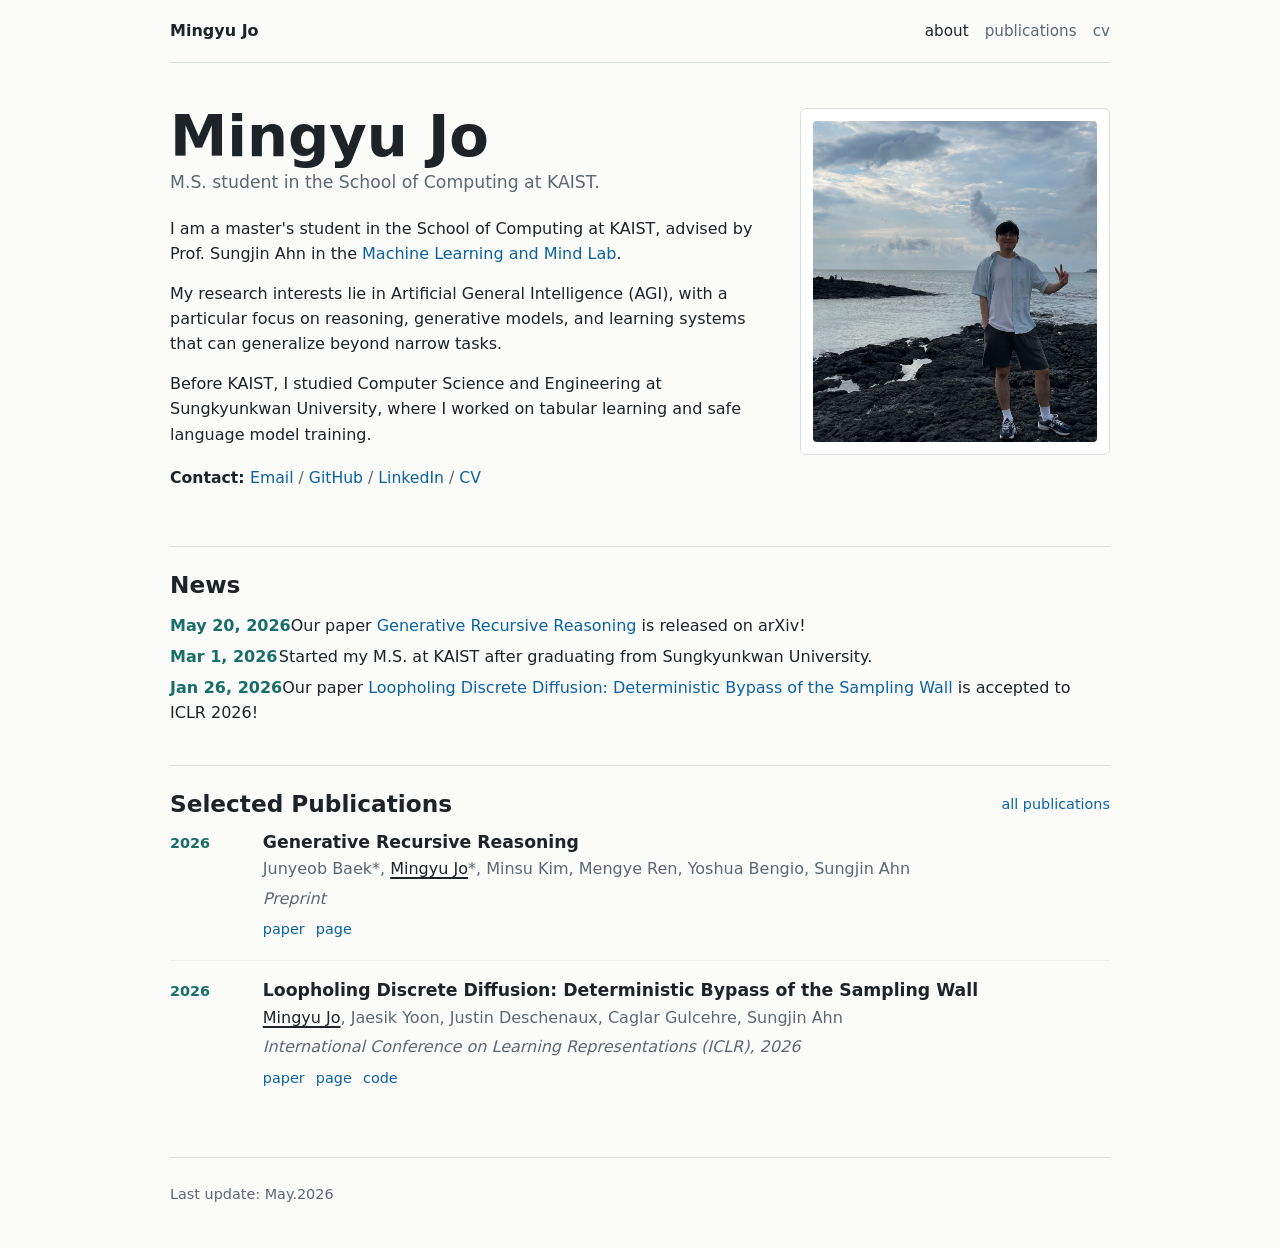
==== commit a32e545f: "Create personal academic website" ====
--- a/index.html
+++ b/index.html
@@ -1,588 +1,58 @@
-<!DOCTYPE html> <html lang="en"> <head> <meta http-equiv="Content-Type" content="text/html; charset=UTF-8"> <meta charset="utf-8"> <meta name="viewport" content="width=device-width, initial-scale=1, shrink-to-fit=no"> <meta http-equiv="X-UA-Compatible" content="IE=edge"> <title> You R. Name </title> <meta name="author" content="You R. Name"> <meta name="description" content="A simple, whitespace theme for academics. Based on [*folio](https://github.com/bogoli/-folio) design. "> <meta name="keywords" content="jekyll, jekyll-theme, academic-website, portfolio-website"> <meta http-equiv="Content-Security-Policy" content="default-src 'self'; script-src 'self' 'unsafe-inline' https:; style-src 'self' 'unsafe-inline' https:; img-src 'self' data: https:; font-src 'self' data: https:; media-src 'self' https:; frame-src 'self' https:; connect-src 'self' https:;"> <style>:root{--max-content-width:930px}</style> <link rel="stylesheet" href="/al-folio/assets/css/tailwind.css?v=50c64c15cbb9fd1ce6056fdb8bcb4b62"> <link defer rel="stylesheet" href="https://cdn.jsdelivr.net/npm/@fortawesome/fontawesome-free@7.2.0/css/all.min.css" integrity="sha256-MVopmdyC2tYTiJ8wlktf0uh0v4NgT+vNdyVFepi7Q0c=" crossorigin="anonymous"> <link defer rel="stylesheet" href="https://cdn.jsdelivr.net/npm/academicons@1.9.5/css/academicons.min.css" integrity="sha256-SzrCOBJbGVFMahewkgjwnApaV2+av1DwMAA+/QGLyZw=" crossorigin="anonymous"> <link defer rel="stylesheet" href="https://cdn.jsdelivr.net/npm/scholar-icons@1.0.3/css/scholar-icons.css" integrity="sha256-VY3hHVj/hNX3fYG6wtbA6TcKJQl7+FthzGSyIB64klY=" crossorigin="anonymous"> <link defer rel="stylesheet" type="text/css" href="https://fonts.googleapis.com/css?family=Roboto:300,400,500,700|Roboto+Slab:100,300,400,500,700|Material+Icons&amp;display=swap"> <link defer rel="stylesheet" href="/al-folio/assets/css/jekyll-pygments-themes-github.css?v=591dab5a4e56573bf4ef7fd332894c99" media="" id="highlight_theme_light"> <link rel="shortcut icon" href="data:image/svg+xml,&lt;svg%20xmlns=%22http://www.w3.org/2000/svg%22%20viewBox=%220%200%20100%20100%22&gt;&lt;text%20y=%22.9em%22%20font-size=%2290%22&gt;%E2%9A%9B%EF%B8%8F&lt;/text&gt;&lt;/svg&gt;"> <link rel="stylesheet" href="/al-folio/assets/css/main.css?v=d41d8cd98f00b204e9800998ecf8427e"> <link rel="canonical" href="https://alshedivat.github.io/al-folio/"> <script src="/al-folio/assets/js/theme.js?v=7af685e2ba20b37fef545c97b8064050"></script> <link defer rel="stylesheet" href="/al-folio/assets/css/jekyll-pygments-themes-native.css?v=5847e5ed4a4568527aa6cfab446049ca" media="none" id="highlight_theme_dark"> <script>
-    initTheme();
-  </script> </head> <body class="fixed-top-nav "> <header> <nav id="navbar" class="navbar navbar-light navbar-expand-sm fixed-top" role="navigation"> <div class="container"> <button class="navbar-toggler collapsed navbar-toggler-main" type="button" data-nav-toggle="navbarNav" aria-controls="navbarNav" aria-expanded="false" aria-label="Toggle navigation"> <span class="sr-only">Toggle navigation</span> <span class="icon-bar top-bar"></span> <span class="icon-bar middle-bar"></span> <span class="icon-bar bottom-bar"></span> </button> <div class="collapse navbar-collapse navbar-collapse-main" id="navbarNav"> <ul class="navbar-nav navbar-menu-list flex-nowrap"> <li class="nav-item active"> <a class="nav-link" href="/al-folio/">about <span class="sr-only">(current)</span> </a> </li> <li class="nav-item "> <a class="nav-link" href="/al-folio/blog/">blog </a> </li> <li class="nav-item "> <a class="nav-link" href="/al-folio/publications/">publications </a> </li> <li class="nav-item "> <a class="nav-link" href="/al-folio/projects/">projects </a> </li> <li class="nav-item "> <a class="nav-link" href="/al-folio/repositories/">repositories </a> </li> <li class="nav-item "> <a class="nav-link" href="/al-folio/cv/">CV </a> </li> <li class="nav-item "> <a class="nav-link" href="/al-folio/teaching/">teaching </a> </li> <li class="nav-item "> <a class="nav-link" href="/al-folio/people/">people </a> </li> <li class="nav-item dropdown "> <a class="nav-link dropdown-toggle" href="#" id="navbarDropdown" role="button" data-nav-dropdown-toggle="true" aria-haspopup="true" aria-expanded="false">submenus </a> <div class="dropdown-menu dropdown-menu-right" aria-labelledby="navbarDropdown"> <a class="dropdown-item " href="/al-folio/books/">bookshelf</a> <div class="dropdown-divider"></div> <a class="dropdown-item " href="/al-folio/blog/">blog</a> </div> </li> <li class="nav-item"> <button id="search-toggle" type="button" title="Search" aria-label="Open search"> <span class="nav-link">ctrl k <i class="fa-solid fa-magnifying-glass"></i></span> </button> </li> <li class="toggle-container"> <button id="light-toggle" type="button" title="Change theme" aria-label="Change color theme"> <i class="fa-half-sun-moon" id="light-toggle-system"></i> <i class="fa-solid fa-moon" id="light-toggle-dark"></i> <i class="fa-solid fa-sun" id="light-toggle-light"></i> </button> </li> </ul> </div> </div> </nav> <progress id="progress" value="0"> <div class="progress-container"> <span class="progress-bar"></span> </div> </progress> </header> <div class="container mt-5" role="main"> <div class="post"> <header class="post-header"> <h1 class="post-title"> <span class="font-weight-bold">You</span> R. Name </h1> <p class="desc"><a href="#">Affiliations</a>. Address. Contacts. Motto. Etc.</p> </header> <article> <div class="profile float-right"> <figure> <picture> <source class="responsive-img-srcset" srcset="/al-folio/assets/img/prof_pic-480.webp 480w,/al-folio/assets/img/prof_pic-800.webp 800w,/al-folio/assets/img/prof_pic-1400.webp 1400w," type="image/webp" sizes="(min-width: 930px) 270.0px, (min-width: 576px) 30vw, 95vw"> <img src="/al-folio/assets/img/prof_pic.jpg?v=974957d202f671e4fa6700c04e68deae" class="img-fluid z-depth-1 rounded" width="100%" height="auto" alt="prof_pic.jpg" loading="eager" onerror="this.onerror=null; $('.responsive-img-srcset').remove();"> </source></picture> </figure> <div class="more-info"> <p>555 your office number</p> <p>123 your address street</p> <p>Your City, State 12345</p> </div> </div> <div class="clearfix"> <p>Write your biography here. Tell the world about yourself. Link to your favorite <a href="https://www.reddit.com" rel="external nofollow noopener" target="_blank">subreddit</a>. You can put a picture in, too. The code is already in, just name your picture <code class="language-plaintext highlighter-rouge">prof_pic.jpg</code> and put it in the <code class="language-plaintext highlighter-rouge">img/</code> folder.</p> <p>Put your address / P.O. box / other info right below your picture. You can also disable any of these elements by editing <code class="language-plaintext highlighter-rouge">profile</code> property of the YAML header of your <code class="language-plaintext highlighter-rouge">_pages/about.md</code>. Edit <code class="language-plaintext highlighter-rouge">_bibliography/papers.bib</code> and Jekyll will render your <a href="/al-folio/publications/">publications page</a> automatically.</p> <p>Link to your social media connections, too. This theme is set up to use <a href="https://fontawesome.com/" rel="external nofollow noopener" target="_blank">Font Awesome icons</a> and <a href="https://jpswalsh.github.io/academicons/" rel="external nofollow noopener" target="_blank">Academicons</a>, like the ones below. Add your Facebook, Twitter, LinkedIn, Google Scholar, or just disable all of them.</p> </div> <h2> <a href="/al-folio/news/" style="color: inherit">news</a> </h2> <div class="news"> <div class="table-responsive"> <table class="table table-sm table-borderless"> <tr> <th scope="row" style="width: 20%">Jan 15, 2016</th> <td> A simple inline announcement with Markdown emoji! <img class="emoji" title=":sparkles:" alt=":sparkles:" src="https://github.githubassets.com/images/icons/emoji/unicode/2728.png" height="20" width="20"> <img class="emoji" title=":smile:" alt=":smile:" src="https://github.githubassets.com/images/icons/emoji/unicode/1f604.png" height="20" width="20"> </td> </tr> <tr> <th scope="row" style="width: 20%">Nov 07, 2015</th> <td> <a class="news-title" href="/al-folio/news/announcement_2/">A long announcement with details</a> </td> </tr> <tr> <th scope="row" style="width: 20%">Oct 22, 2015</th> <td> A simple inline announcement. </td> </tr> </table> </div> </div> <h2> <a href="/al-folio/blog/" style="color: inherit">latest posts</a> </h2> <div class="news"> <div class="table-responsive" style="max-height: 60vw"> <table class="table table-sm table-borderless"> <tr> <th scope="row" style="width: 20%">Mar 26, 2025</th> <td> <a class="news-title" href="/al-folio/blog/2025/plotly/">a post with plotly.js</a> </td> </tr> <tr> <th scope="row" style="width: 20%">Dec 04, 2024</th> <td> <a class="news-title" href="/al-folio/blog/2024/photo-gallery/">a post with image galleries</a> </td> </tr> <tr> <th scope="row" style="width: 20%">May 14, 2024</th> <td> <a class="news-title" href="https://blog.google/technology/ai/google-gemini-update-flash-ai-assistant-io-2024/" target="_blank" rel="external nofollow noopener">Google Gemini updates: Flash 1.5, Gemma 2 and Project Astra</a> <svg width="2rem" height="2rem" viewbox="0 0 40 40" xmlns="http://www.w3.org/2000/svg"> <path d="M17 13.5v6H5v-12h6m3-3h6v6m0-6-9 9" class="icon_svg-stroke" stroke="#999" stroke-width="1.5" fill="none" fill-rule="evenodd" stroke-linecap="round" stroke-linejoin="round"></path> </svg> </td> </tr> </table> </div> </div> <h2> <a href="/al-folio/publications/" style="color: inherit">selected publications</a> </h2> <div class="publications"> <ol class="bibliography"><li> <div class="row"> <div class="col col-sm-2 abbr"> <abbr class="badge rounded w-100"> <a href="https://journals.aps.org/" rel="external nofollow noopener" target="_blank">PhysRev</a> </abbr> </div> <div id="PhysRev.47.777" class="col-sm-8"> <div class="title">Can Quantum-Mechanical Description of Physical Reality Be Considered Complete?</div> <div class="author"> <em>A. Einstein<sup>*†</sup></em>, <a href="https://en.wikipedia.org/wiki/Boris_Podolsky" rel="external nofollow noopener" target="_blank">B. Podolsky<sup>*</sup></a>, and <a href="https://en.wikipedia.org/wiki/Nathan_Rosen" rel="external nofollow noopener" target="_blank">N. Rosen<sup>*</sup></a> <i class="fa-solid fa-circle-info ml-1" data-toggle="popover" data-placement="top" data-html="true" data-content="* Example use of superscripts&lt;br&gt;† Albert Einstein"> </i> </div> <div class="periodical"> <em>Phys. Rev.</em>, New Jersey. <em>More Information</em> can be <a href="https://github.com/alshedivat/al-folio/" rel="external nofollow noopener" target="_blank">found here</a> , May 1935 </div> <div class="periodical"> </div> <div class="links"> <a class="abstract btn btn-sm z-depth-0" role="button">Abs</a> <a href="https://doi.org/10.1103/PhysRev.47.777" class="btn btn-sm z-depth-0" role="button" rel="external nofollow noopener" target="_blank">DOI</a> <a href="https://journals.aps.org/pr/abstract/10.1103/PhysRev.47.777" class="btn btn-sm z-depth-0" role="button" rel="external nofollow noopener" target="_blank">HTML</a> <a href="/al-folio/assets/pdf/example_pdf.pdf" class="btn btn-sm z-depth-0" role="button">PDF</a> <a href="https://www.youtube-nocookie.com/embed/aqz-KE-bpKQ" class="btn btn-sm z-depth-0" role="button" rel="external nofollow noopener" target="_blank">Video</a> </div> <div class="badges"> <span class="altmetric-embed" data-badge-type="2" data-badge-popover="right" data-altmetric-id="248277"></span> <span class="__dimensions_badge_embed__" data-doi="10.1103/PhysRev.47.777" data-style="small_rectangle" data-legend="hover-right" style="margin-bottom: 3px;"></span> <a href="https://scholar.google.com/citations?view_op=view_citation&amp;hl=en&amp;user=qc6CJjYAAAAJ&amp;citation_for_view=qc6CJjYAAAAJ:qyhmnyLat1gC" aria-label="Google Scholar link" role="button" rel="external nofollow noopener" target="_blank"> <img src="https://img.shields.io/badge/scholar-27746-4285F4?logo=googlescholar&amp;labelColor=beige" alt="27746 Google Scholar citations"> </a> <a href="https://inspirehep.net/literature/3255" aria-label="Inspirehep link" role="button" rel="external nofollow noopener" target="_blank"> <img src="https://img.shields.io/badge/inspire-8.7K-001628?logo=inspire&amp;logoColor=001628&amp;labelColor=beige" alt="8.7K InspireHEP citations"> </a> </div> <div class="abstract hidden"> <p>In a complete theory there is an element corresponding to each element of reality. A sufficient condition for the reality of a physical quantity is the possibility of predicting it with certainty, without disturbing the system. In quantum mechanics in the case of two physical quantities described by non-commuting operators, the knowledge of one precludes the knowledge of the other. Then either (1) the description of reality given by the wave function in quantum mechanics is not complete or (2) these two quantities cannot have simultaneous reality. Consideration of the problem of making predictions concerning a system on the basis of measurements made on another system that had previously interacted with it leads to the result that if (1) is false then (2) is also false. One is thus led to conclude that the description of reality as given by a wave function is not complete.</p> </div> </div> </div> </li></ol> </div> <div class="social"> <div class="contact-icons"> <a href="/al-folio/assets/pdf/example_pdf.pdf" title="Cv pdf"><i class="ai ai-cv"></i></a> <a href="mailto:you@example.com" title="Email"><i class="fa-solid fa-envelope"></i></a> <a href="https://inspirehep.net/authors/1010907" title="Inspirehep id" rel="external nofollow noopener" target="_blank"><i class="ai ai-inspire"></i></a> <a href="/al-folio/feed.xml" title="Rss icon"><i class="fa-solid fa-square-rss"></i></a> <a href="https://scholar.google.com/citations?user=qc6CJjYAAAAJ" title="Scholar userid" rel="external nofollow noopener" target="_blank"><i class="ai ai-google-scholar"></i></a> <a href="https://www.alberteinstein.com/" title="Custom Social" rel="external nofollow noopener" target="_blank"><img src="https://www.alberteinstein.com/wp-content/uploads/2024/03/cropped-favicon-192x192.png" alt="Custom Social"></a> </div> <div class="contact-note">You can even add a little note about which of these is the best way to reach you. </div> </div> </article> </div> </div> <footer class="fixed-bottom" role="contentinfo"> <div class="container mt-0"> © Copyright 2026 You R. Name. Powered by <a href="https://jekyllrb.com/" target="_blank" rel="external nofollow noopener">Jekyll</a> with <a href="https://github.com/alshedivat/al-folio" rel="external nofollow noopener" target="_blank">al-folio</a> theme. Hosted by <a href="https://pages.github.com/" target="_blank" rel="external nofollow noopener">GitHub Pages</a>. Photos from <a href="https://unsplash.com" target="_blank" rel="external nofollow noopener">Unsplash</a>. </div> </footer> <script>
-  window.alFolio = {
-    compatBootstrap: false
-  };
-</script> <script src="/al-folio/assets/js/nav-toggle.js?v=141bd79a73ebc0f0b6ea58e440ae79fc"></script> <script defer src="https://cdn.jsdelivr.net/npm/masonry-layout@4.2.2/dist/masonry.pkgd.min.js" integrity="sha256-Nn1q/fx0H7SNLZMQ5Hw5JLaTRZp0yILA/FRexe19VdI=" crossorigin="anonymous"></script> <script defer src="https://cdn.jsdelivr.net/npm/imagesloaded@5.0.0/imagesloaded.pkgd.min.js" integrity="sha256-htrLFfZJ6v5udOG+3kNLINIKh2gvoKqwEhHYfTTMICc=" crossorigin="anonymous"></script> <script defer src="/al-folio/assets/js/masonry.js?v=e49affc7bd2646f6acdad1dbe02c2359" type="text/javascript"></script> <script defer type="text/javascript" id="MathJax-script" src="https://cdn.jsdelivr.net/npm/mathjax@3.2.2/es5/tex-mml-chtml.js" integrity="sha256-MASABpB4tYktI2Oitl4t+78w/lyA+D7b/s9GEP0JOGI=" crossorigin="anonymous"></script> <script src="/al-folio/assets/al_math/js/mathjax-setup.js"></script> <script defer src="https://cdnjs.cloudflare.com/polyfill/v3/polyfill.min.js?features=es6" crossorigin="anonymous"></script> <script src="/al-folio/assets/js/tooltips-setup.js?v=fe487e99db6c43751e6e7bdb2d6a0611"></script> <script src="/al-folio/assets/js/no_defer.js?v=53b1b1a645525975c963ce8bf8bfefcf"></script> <script defer src="/al-folio/assets/js/common.js?v=87baac90f765f2f3362dcf6aaf312a8a"></script> <script defer src="/al-folio/assets/js/copy_code.js?v=c8a01c11a92744d44b093fc3bda915df" type="text/javascript"></script> <script defer src="/al-folio/assets/js/jupyter_new_tab.js?v=896d254890d9b47f0281f63bfccf0dee"></script> <script async src="https://d1bxh8uas1mnw7.cloudfront.net/assets/embed.js"></script> <script async src="https://badge.dimensions.ai/badge.js"></script> <script defer src="https://cdn.jsdelivr.net/npm/medium-zoom@1.1.0/dist/medium-zoom.min.js" integrity="sha256-ZgMyDAIYDYGxbcpJcfUnYwNevG/xi9OHKaR/8GK+jWc=" crossorigin="anonymous"></script> <script defer src="/al-folio/assets/al_img_tools/js/zoom.js"></script> <script defer src="/al-folio/assets/js/progress-bar.js?v=499464c5c63ced6cf7ad62509f1e2610" type="text/javascript"></script> <script src="https://cdn.jsdelivr.net/npm/vanilla-back-to-top@7.2.1/dist/vanilla-back-to-top.min.js" integrity="sha256-uMJJ3EoTyfRBoTbR+lrfu1uRQ87RZG8AR3cVNuQVeFg=" crossorigin="anonymous"></script> <script>
-    addBackToTop();
-  </script> <script type="module" src="/al-folio/assets/al_search/js/search/ninja-keys.min.js"></script> <ninja-keys hidebreadcrumbs noautoloadmdicons placeholder="Type to start searching"></ninja-keys> <script src="/al-folio/assets/al_search/js/search-setup.js"></script> <script>
-// get the ninja-keys element
-const ninja = document.querySelector('ninja-keys');
+<!doctype html>
+<html lang="en">
+  <head>
+    <meta charset="utf-8" />
+    <meta name="viewport" content="width=device-width, initial-scale=1" />
+    <meta
+      name="description"
+      content="Personal webpage for Mingyu Jo, machine learning researcher."
+    />
+    <title>Mingyu Jo</title>
+    <link rel="stylesheet" href="styles.css" />
+  </head>
+  <body data-page="home">
+    <header class="site-header">
+      <a class="brand" href="index.html" data-text="name">Mingyu Jo</a>
+      <nav class="nav" aria-label="Primary navigation">
+        <a class="active" href="index.html">about</a>
+        <a href="publications.html">publications</a>
+        <a href="cv.html">cv</a>
+      </nav>
+    </header>
 
-// add the home and posts menu items
-ninja.data = [{
-    id: "nav-about",
-    title: "about",
-    section: "Navigation",
-    handler: () => {
-      window.location.href = "/al-folio/";
-    },
-  },{id: "nav-blog",
-          title: "blog",
-          description: "",
-          section: "Navigation",
-          handler: () => {
-            window.location.href = "/al-folio/blog/";
-          },
-        },{id: "nav-publications",
-          title: "publications",
-          description: "publications by categories in reversed chronological order. generated by jekyll-scholar.",
-          section: "Navigation",
-          handler: () => {
-            window.location.href = "/al-folio/publications/";
-          },
-        },{id: "nav-projects",
-          title: "projects",
-          description: "A growing collection of your cool projects.",
-          section: "Navigation",
-          handler: () => {
-            window.location.href = "/al-folio/projects/";
-          },
-        },{id: "nav-repositories",
-          title: "repositories",
-          description: "Edit the `_data/repositories.yml` and change the `github_users` and `github_repos` lists to include your own GitHub profile and repositories.",
-          section: "Navigation",
-          handler: () => {
-            window.location.href = "/al-folio/repositories/";
-          },
-        },{id: "nav-cv",
-          title: "CV",
-          description: "This is a description of the page. You can modify it in '_pages/cv.md'. You can also change or remove the top pdf download button.",
-          section: "Navigation",
-          handler: () => {
-            window.location.href = "/al-folio/cv/";
-          },
-        },{id: "nav-teaching",
-          title: "teaching",
-          description: "Course materials, schedules, and resources for classes taught.",
-          section: "Navigation",
-          handler: () => {
-            window.location.href = "/al-folio/teaching/";
-          },
-        },{id: "nav-people",
-          title: "people",
-          description: "members of the lab or group",
-          section: "Navigation",
-          handler: () => {
-            window.location.href = "/al-folio/people/";
-          },
-        },{id: "dropdown-bookshelf",
-              title: "bookshelf",
-              description: "",
-              section: "Dropdown",
-              handler: () => {
-                window.location.href = "/al-folio/books/";
-              },
-            },{id: "dropdown-blog",
-              title: "blog",
-              description: "",
-              section: "Dropdown",
-              handler: () => {
-                window.location.href = "/al-folio/blog/";
-              },
-            },{id: "post-a-post-with-plotly-js",
-        
-          title: "a post with plotly.js",
-        
-        description: "this is what included plotly.js code could look like",
-        section: "Posts",
-        handler: () => {
-          
-            window.location.href = "/al-folio/blog/2025/plotly/";
-          
-        },
-      },{id: "post-a-post-with-image-galleries",
-        
-          title: "a post with image galleries",
-        
-        description: "this is what included image galleries could look like",
-        section: "Posts",
-        handler: () => {
-          
-            window.location.href = "/al-folio/blog/2024/photo-gallery/";
-          
-        },
-      },{id: "post-google-gemini-updates-flash-1-5-gemma-2-and-project-astra",
-        
-          title: 'Google Gemini updates: Flash 1.5, Gemma 2 and Project Astra <svg width="1.2rem" height="1.2rem" top=".5rem" viewbox="0 0 40 40" xmlns="http://www.w3.org/2000/svg"><path d="M17 13.5v6H5v-12h6m3-3h6v6m0-6-9 9" class="icon_svg-stroke" stroke="#999" stroke-width="1.5" fill="none" fill-rule="evenodd" stroke-linecap="round" stroke-linejoin="round"></path></svg>',
-        
-        description: "We’re sharing updates across our Gemini family of models and a glimpse of Project Astra, our vision for the future of AI assistants.",
-        section: "Posts",
-        handler: () => {
-          
-            window.open("https://blog.google/technology/ai/google-gemini-update-flash-ai-assistant-io-2024/", "_blank");
-          
-        },
-      },{id: "post-a-post-with-tabs",
-        
-          title: "a post with tabs",
-        
-        description: "this is what included tabs in a post could look like",
-        section: "Posts",
-        handler: () => {
-          
-            window.location.href = "/al-folio/blog/2024/tabs/";
-          
-        },
-      },{id: "post-a-post-with-typograms",
-        
-          title: "a post with typograms",
-        
-        description: "this is what included typograms code could look like",
-        section: "Posts",
-        handler: () => {
-          
-            window.location.href = "/al-folio/blog/2024/typograms/";
-          
-        },
-      },{id: "post-a-post-that-can-be-cited",
-        
-          title: "a post that can be cited",
-        
-        description: "this is what a post that can be cited looks like",
-        section: "Posts",
-        handler: () => {
-          
-            window.location.href = "/al-folio/blog/2024/post-citation/";
-          
-        },
-      },{id: "post-a-post-with-pseudo-code",
-        
-          title: "a post with pseudo code",
-        
-        description: "this is what included pseudo code could look like",
-        section: "Posts",
-        handler: () => {
-          
-            window.location.href = "/al-folio/blog/2024/pseudocode/";
-          
-        },
-      },{id: "post-a-post-with-code-diff",
-        
-          title: "a post with code diff",
-        
-        description: "this is how you can display code diffs",
-        section: "Posts",
-        handler: () => {
-          
-            window.location.href = "/al-folio/blog/2024/code-diff/";
-          
-        },
-      },{id: "post-a-post-with-advanced-image-components",
-        
-          title: "a post with advanced image components",
-        
-        description: "this is what advanced image components could look like",
-        section: "Posts",
-        handler: () => {
-          
-            window.location.href = "/al-folio/blog/2024/advanced-images/";
-          
-        },
-      },{id: "post-a-post-with-vega-lite",
-        
-          title: "a post with vega lite",
-        
-        description: "this is what included vega lite code could look like",
-        section: "Posts",
-        handler: () => {
-          
-            window.location.href = "/al-folio/blog/2024/vega-lite/";
-          
-        },
-      },{id: "post-a-post-with-geojson",
-        
-          title: "a post with geojson",
-        
-        description: "this is what included geojson code could look like",
-        section: "Posts",
-        handler: () => {
-          
-            window.location.href = "/al-folio/blog/2024/geojson-map/";
-          
-        },
-      },{id: "post-a-post-with-echarts",
-        
-          title: "a post with echarts",
-        
-        description: "this is what included echarts code could look like",
-        section: "Posts",
-        handler: () => {
-          
-            window.location.href = "/al-folio/blog/2024/echarts/";
-          
-        },
-      },{id: "post-a-post-with-chart-js",
-        
-          title: "a post with chart.js",
-        
-        description: "this is what included chart.js code could look like",
-        section: "Posts",
-        handler: () => {
-          
-            window.location.href = "/al-folio/blog/2024/chartjs/";
-          
-        },
-      },{id: "post-a-post-with-tikzjax",
-        
-          title: "a post with TikZJax",
-        
-        description: "this is what included TikZ code could look like",
-        section: "Posts",
-        handler: () => {
-          
-            window.location.href = "/al-folio/blog/2023/tikzjax/";
-          
-        },
-      },{id: "post-a-post-with-bibliography",
-        
-          title: "a post with bibliography",
-        
-        description: "an example of a blog post with bibliography",
-        section: "Posts",
-        handler: () => {
-          
-            window.location.href = "/al-folio/blog/2023/post-bibliography/";
-          
-        },
-      },{id: "post-a-post-with-jupyter-notebook",
-        
-          title: "a post with jupyter notebook",
-        
-        description: "an example of a blog post with jupyter notebook",
-        section: "Posts",
-        handler: () => {
-          
-            window.location.href = "/al-folio/blog/2023/jupyter-notebook/";
-          
-        },
-      },{id: "post-a-post-with-custom-blockquotes",
-        
-          title: "a post with custom blockquotes",
-        
-        description: "an example of a blog post with custom blockquotes",
-        section: "Posts",
-        handler: () => {
-          
-            window.location.href = "/al-folio/blog/2023/custom-blockquotes/";
-          
-        },
-      },{id: "post-a-post-with-table-of-contents-on-a-sidebar",
-        
-          title: "a post with table of contents on a sidebar",
-        
-        description: "an example of a blog post with table of contents on a sidebar",
-        section: "Posts",
-        handler: () => {
-          
-            window.location.href = "/al-folio/blog/2023/sidebar-table-of-contents/";
-          
-        },
-      },{id: "post-a-post-with-audios",
-        
-          title: "a post with audios",
-        
-        description: "this is what included audios could look like",
-        section: "Posts",
-        handler: () => {
-          
-            window.location.href = "/al-folio/blog/2023/audios/";
-          
-        },
-      },{id: "post-a-post-with-videos",
-        
-          title: "a post with videos",
-        
-        description: "this is what included videos could look like",
-        section: "Posts",
-        handler: () => {
-          
-            window.location.href = "/al-folio/blog/2023/videos/";
-          
-        },
-      },{id: "post-displaying-beautiful-interactive-tables",
-        
-          title: "displaying beautiful interactive tables",
-        
-        description: "an example of how to use interactive tables in al-folio",
-        section: "Posts",
-        handler: () => {
-          
-            window.location.href = "/al-folio/blog/2023/tables/";
-          
-        },
-      },{id: "post-a-post-with-table-of-contents",
-        
-          title: "a post with table of contents",
-        
-        description: "an example of a blog post with table of contents",
-        section: "Posts",
-        handler: () => {
-          
-            window.location.href = "/al-folio/blog/2023/table-of-contents/";
-          
-        },
-      },{id: "post-a-post-with-giscus-comments",
-        
-          title: "a post with giscus comments",
-        
-        description: "an example of a blog post with giscus comments",
-        section: "Posts",
-        handler: () => {
-          
-            window.location.href = "/al-folio/blog/2022/giscus-comments/";
-          
-        },
-      },{id: "post-displaying-external-posts-on-your-al-folio-blog",
-        
-          title: 'Displaying External Posts on Your al-folio Blog <svg width="1.2rem" height="1.2rem" top=".5rem" viewbox="0 0 40 40" xmlns="http://www.w3.org/2000/svg"><path d="M17 13.5v6H5v-12h6m3-3h6v6m0-6-9 9" class="icon_svg-stroke" stroke="#999" stroke-width="1.5" fill="none" fill-rule="evenodd" stroke-linecap="round" stroke-linejoin="round"></path></svg>',
-        
-        description: "",
-        section: "Posts",
-        handler: () => {
-          
-            window.open("https://medium.com/@al-folio/displaying-external-posts-on-your-al-folio-blog-b60a1d241a0a?source=rss-17feae71c3c4------2", "_blank");
-          
-        },
-      },{id: "post-a-post-with-redirect",
-        
-          title: "a post with redirect",
-        
-        description: "you can also redirect to assets like pdf",
-        section: "Posts",
-        handler: () => {
-          
-            window.location.href = "/al-folio/assets/pdf/example_pdf.pdf";
-          
-        },
-      },{id: "post-a-post-with-diagrams",
-        
-          title: "a post with diagrams",
-        
-        description: "an example of a blog post with diagrams",
-        section: "Posts",
-        handler: () => {
-          
-            window.location.href = "/al-folio/blog/2021/diagrams/";
-          
-        },
-      },{id: "post-a-distill-style-blog-post",
-        
-          title: "a distill-style blog post",
-        
-        description: "an example of a distill-style blog post and main elements",
-        section: "Posts",
-        handler: () => {
-          
-            window.location.href = "/al-folio/blog/2021/distill/";
-          
-        },
-      },{id: "post-a-post-with-twitter",
-        
-          title: "a post with twitter",
-        
-        description: "an example of a blog post with twitter",
-        section: "Posts",
-        handler: () => {
-          
-            window.location.href = "/al-folio/blog/2020/twitter/";
-          
-        },
-      },{id: "post-a-post-with-disqus-comments",
-        
-          title: "a post with disqus comments",
-        
-        description: "an example of a blog post with disqus comments",
-        section: "Posts",
-        handler: () => {
-          
-            window.location.href = "/al-folio/blog/2015/disqus-comments/";
-          
-        },
-      },{id: "post-a-post-with-math",
-        
-          title: "a post with math",
-        
-        description: "an example of a blog post with some math",
-        section: "Posts",
-        handler: () => {
-          
-            window.location.href = "/al-folio/blog/2015/math/";
-          
-        },
-      },{id: "post-a-post-with-code",
-        
-          title: "a post with code",
-        
-        description: "an example of a blog post with some code",
-        section: "Posts",
-        handler: () => {
-          
-            window.location.href = "/al-folio/blog/2015/code/";
-          
-        },
-      },{id: "post-a-post-with-images",
-        
-          title: "a post with images",
-        
-        description: "this is what included images could look like",
-        section: "Posts",
-        handler: () => {
-          
-            window.location.href = "/al-folio/blog/2015/images/";
-          
-        },
-      },{id: "post-a-post-with-formatting-and-links",
-        
-          title: "a post with formatting and links",
-        
-        description: "march & april, looking forward to summer",
-        section: "Posts",
-        handler: () => {
-          
-            window.location.href = "/al-folio/blog/2015/formatting-and-links/";
-          
-        },
-      },{id: "books-the-godfather",
-          title: 'The Godfather',
-          description: "",
-          section: "Books",handler: () => {
-              window.location.href = "/al-folio/books/the_godfather/";
-            },},{id: "news-a-simple-inline-announcement",
-          title: 'A simple inline announcement.',
-          description: "",
-          section: "News",},{id: "news-a-long-announcement-with-details",
-          title: 'A long announcement with details',
-          description: "",
-          section: "News",handler: () => {
-              window.location.href = "/al-folio/news/announcement_2/";
-            },},{id: "news-a-simple-inline-announcement-with-markdown-emoji-sparkles-smile",
-          title: 'A simple inline announcement with Markdown emoji! <img class="emoji" title=":sparkles:" alt=":sparkles:" src="https://github.githubassets.com/images/icons/emoji/unicode/2728.png" height="20" width="20"> <img class="emoji" title=":smile:" alt=":smile:" src="https://github.githubassets.com/images/icons/emoji/unicode/1f604.png" height="20" width="20">',
-          description: "",
-          section: "News",},{id: "projects-project-1",
-          title: 'project 1',
-          description: "with background image",
-          section: "Projects",handler: () => {
-              window.location.href = "/al-folio/projects/1_project/";
-            },},{id: "projects-project-2",
-          title: 'project 2',
-          description: "a project with a background image and giscus comments",
-          section: "Projects",handler: () => {
-              window.location.href = "/al-folio/projects/2_project/";
-            },},{id: "projects-project-3-with-very-long-name",
-          title: 'project 3 with very long name',
-          description: "a project that redirects to another website",
-          section: "Projects",handler: () => {
-              window.location.href = "/al-folio/projects/3_project/";
-            },},{id: "projects-project-4",
-          title: 'project 4',
-          description: "another without an image",
-          section: "Projects",handler: () => {
-              window.location.href = "/al-folio/projects/4_project/";
-            },},{id: "projects-project-5",
-          title: 'project 5',
-          description: "a project with a background image",
-          section: "Projects",handler: () => {
-              window.location.href = "/al-folio/projects/5_project/";
-            },},{id: "projects-project-6",
-          title: 'project 6',
-          description: "a project with no image",
-          section: "Projects",handler: () => {
-              window.location.href = "/al-folio/projects/6_project/";
-            },},{id: "projects-project-7",
-          title: 'project 7',
-          description: "with background image",
-          section: "Projects",handler: () => {
-              window.location.href = "/al-folio/projects/7_project/";
-            },},{id: "projects-project-8",
-          title: 'project 8',
-          description: "an other project with a background image and giscus comments",
-          section: "Projects",handler: () => {
-              window.location.href = "/al-folio/projects/8_project/";
-            },},{id: "projects-project-9",
-          title: 'project 9',
-          description: "another project with an image 🎉",
-          section: "Projects",handler: () => {
-              window.location.href = "/al-folio/projects/9_project/";
-            },},{id: "teachings-data-science-fundamentals",
-          title: 'Data Science Fundamentals',
-          description: "This course covers the foundational aspects of data science, including data collection, cleaning, analysis, and visualization. Students will learn practical skills for working with real-world datasets.",
-          section: "Teachings",handler: () => {
-              window.location.href = "/al-folio/teachings/data-science-fundamentals/";
-            },},{id: "teachings-introduction-to-machine-learning",
-          title: 'Introduction to Machine Learning',
-          description: "This course provides an introduction to machine learning concepts, algorithms, and applications. Students will learn about supervised and unsupervised learning, model evaluation, and practical implementations.",
-          section: "Teachings",handler: () => {
-              window.location.href = "/al-folio/teachings/introduction-to-machine-learning/";
-            },},{
-        id: 'social-cv',
-        title: 'CV',
-        section: 'Socials',
-        handler: () => {
-          window.open("/al-folio/assets/pdf/example_pdf.pdf", "_blank");
-        },
-      },{
-        id: 'social-email',
-        title: 'email',
-        section: 'Socials',
-        handler: () => {
-          window.open("mailto:%79%6F%75@%65%78%61%6D%70%6C%65.%63%6F%6D", "_blank");
-        },
-      },{
-        id: 'social-inspire',
-        title: 'Inspire HEP',
-        section: 'Socials',
-        handler: () => {
-          window.open("https://inspirehep.net/authors/1010907", "_blank");
-        },
-      },{
-        id: 'social-rss',
-        title: 'RSS Feed',
-        section: 'Socials',
-        handler: () => {
-          window.open("/al-folio/feed.xml", "_blank");
-        },
-      },{
-        id: 'social-scholar',
-        title: 'Google Scholar',
-        section: 'Socials',
-        handler: () => {
-          window.open("https://scholar.google.com/citations?user=qc6CJjYAAAAJ", "_blank");
-        },
-      },{
-        id: 'social-custom_social',
-        title: 'Custom_social',
-        section: 'Socials',
-        handler: () => {
-          window.open("https://www.alberteinstein.com/", "_blank");
-        },
-      },{
-      id: 'light-theme',
-      title: 'Change theme to light',
-      description: 'Change the theme of the site to Light',
-      section: 'Theme',
-      handler: () => {
-        setThemeSetting("light");
-      },
-    },
-    {
-      id: 'dark-theme',
-      title: 'Change theme to dark',
-      description: 'Change the theme of the site to Dark',
-      section: 'Theme',
-      handler: () => {
-        setThemeSetting("dark");
-      },
-    },
-    {
-      id: 'system-theme',
-      title: 'Use system default theme',
-      description: 'Change the theme of the site to System Default',
-      section: 'Theme',
-      handler: () => {
-        setThemeSetting("system");
-      },
-    },];
+    <main class="page">
+      <section class="intro" aria-labelledby="intro-title">
+        <div class="intro-copy">
+          <h1 id="intro-title" data-text="name">Mingyu Jo</h1>
+          <p class="subtitle" data-text="headline"></p>
+          <div class="body-text" data-list="bio"></div>
+          <p class="contact-line" data-list="links"></p>
+        </div>
 
-</script> <script src="/al-folio/assets/al_search/js/shortcut-key.js"></script> </body> </html>+        <aside class="portrait-card" aria-label="Profile visual">
+          <img data-image="photo" alt="Profile visual" />
+        </aside>
+      </section>
+
+      <section class="content-section" aria-labelledby="news-title">
+        <h2 id="news-title">News</h2>
+        <div class="news-list" data-list="news"></div>
+      </section>
+
+      <section class="content-section" aria-labelledby="selected-title">
+        <div class="section-title-row">
+          <h2 id="selected-title">Selected Publications</h2>
+          <a class="text-link" href="publications.html">all publications</a>
+        </div>
+        <div class="publication-list compact" data-list="selectedPublications"></div>
+      </section>
+    </main>
+
+    <footer class="site-footer">
+      <span data-text="footer"></span>
+    </footer>
+
+    <script src="content.js"></script>
+    <script src="site.js"></script>
+  </body>
+</html>
--- a/styles.css
+++ b/styles.css
@@ -0,0 +1,415 @@
+:root {
+  --bg: #fbfbfa;
+  --ink: #1d2327;
+  --muted: #5d6870;
+  --soft: #eef1ef;
+  --line: #d9dfdc;
+  --accent: #176f67;
+  --accent-soft: #e6f2ef;
+  --paper: #ffffff;
+  --link: #0a62a3;
+}
+
+* {
+  box-sizing: border-box;
+}
+
+html {
+  scroll-behavior: smooth;
+}
+
+body {
+  margin: 0;
+  background: var(--bg);
+  color: var(--ink);
+  font-family:
+    Inter, ui-sans-serif, system-ui, -apple-system, BlinkMacSystemFont, "Segoe UI",
+    sans-serif;
+  line-height: 1.58;
+}
+
+a {
+  color: var(--link);
+  text-decoration: none;
+}
+
+a:hover {
+  text-decoration: underline;
+}
+
+.site-header {
+  display: flex;
+  align-items: center;
+  justify-content: space-between;
+  gap: 1rem;
+  width: min(940px, calc(100% - 2rem));
+  margin: 0 auto;
+  padding: 1.15rem 0;
+  border-bottom: 1px solid var(--line);
+}
+
+.brand {
+  color: var(--ink);
+  font-weight: 750;
+}
+
+.nav {
+  display: flex;
+  flex-wrap: wrap;
+  justify-content: flex-end;
+  gap: 1rem;
+  font-size: 0.95rem;
+  text-transform: lowercase;
+}
+
+.nav a {
+  color: var(--muted);
+}
+
+.nav a.active,
+.nav a:hover {
+  color: var(--ink);
+}
+
+.page,
+.site-footer {
+  width: min(940px, calc(100% - 2rem));
+  margin: 0 auto;
+}
+
+.page {
+  padding: 2.8rem 0 3rem;
+}
+
+.intro {
+  display: grid;
+  grid-template-columns: minmax(0, 1fr) 310px;
+  gap: 2.2rem;
+  align-items: start;
+}
+
+h1,
+h2,
+h3,
+p {
+  margin-top: 0;
+}
+
+h1 {
+  margin-bottom: 0.25rem;
+  font-size: clamp(2rem, 6vw, 3.6rem);
+  line-height: 1;
+  letter-spacing: 0;
+}
+
+.page-heading h1 {
+  margin-bottom: 0.6rem;
+}
+
+h2 {
+  margin-bottom: 0.85rem;
+  font-size: 1.45rem;
+  line-height: 1.2;
+  letter-spacing: 0;
+}
+
+h3 {
+  margin-bottom: 0.2rem;
+  font-size: 1rem;
+  line-height: 1.3;
+}
+
+.subtitle {
+  margin-bottom: 1.2rem;
+  color: var(--muted);
+  font-size: 1.08rem;
+}
+
+.body-text {
+  max-width: 66ch;
+}
+
+.body-text p {
+  margin-bottom: 0.9rem;
+}
+
+.contact-line {
+  margin-top: 1.2rem;
+  color: var(--muted);
+  font-size: 0.98rem;
+}
+
+.contact-label {
+  color: var(--ink);
+  font-weight: 750;
+}
+
+.portrait-card {
+  padding: 0.75rem;
+  border: 1px solid var(--line);
+  border-radius: 6px;
+  background: var(--paper);
+}
+
+.portrait-card img {
+  display: block;
+  width: 100%;
+  height: auto;
+  border-radius: 4px;
+  object-fit: contain;
+}
+
+.content-section {
+  margin-top: 2.5rem;
+  padding-top: 1.5rem;
+  border-top: 1px solid var(--line);
+}
+
+.content-section.flush {
+  margin-top: 1.8rem;
+}
+
+.section-title-row,
+.with-action,
+.item-header {
+  display: flex;
+  align-items: flex-start;
+  justify-content: space-between;
+  gap: 1.2rem;
+}
+
+.text-link {
+  flex: 0 0 auto;
+  margin-top: 0.15rem;
+  font-size: 0.9rem;
+}
+
+.news-list {
+  display: grid;
+  gap: 0.35rem;
+}
+
+.news-item {
+  margin: 0;
+}
+
+.date {
+  display: inline-block;
+  min-width: 6.8rem;
+  color: var(--accent);
+  font-weight: 750;
+}
+
+.publication-list {
+  display: grid;
+  gap: 1.2rem;
+}
+
+.publication {
+  display: grid;
+  grid-template-columns: 4.8rem minmax(0, 1fr);
+  gap: 1rem;
+  padding-bottom: 1.2rem;
+  border-bottom: 1px solid var(--soft);
+}
+
+.publication:last-child {
+  border-bottom: 0;
+}
+
+.compact .publication {
+  padding-bottom: 0.95rem;
+}
+
+.pub-marker {
+  color: var(--accent);
+  font-size: 0.9rem;
+  font-weight: 850;
+}
+
+.publication h2 {
+  margin-bottom: 0.25rem;
+  font-size: 1.08rem;
+}
+
+.authors,
+.venue,
+.place,
+.meta,
+.page-heading p {
+  color: var(--muted);
+}
+
+.authors,
+.venue,
+.pub-links,
+.place,
+.meta {
+  margin-bottom: 0.25rem;
+}
+
+.me {
+  color: var(--ink);
+  text-decoration: underline;
+  text-decoration-thickness: 1.5px;
+  text-underline-offset: 0.18em;
+}
+
+.venue {
+  font-style: italic;
+}
+
+.pub-links {
+  display: flex;
+  flex-wrap: wrap;
+  gap: 0.7rem;
+  margin-top: 0.45rem;
+  font-size: 0.9rem;
+}
+
+.button-link {
+  display: inline-flex;
+  min-height: 2.25rem;
+  align-items: center;
+  justify-content: center;
+  padding: 0.4rem 0.8rem;
+  border: 1px solid var(--line);
+  border-radius: 6px;
+  background: var(--paper);
+  color: var(--ink);
+  font-weight: 750;
+}
+
+.timeline,
+.simple-list,
+.skill-list {
+  display: grid;
+  gap: 1rem;
+}
+
+.timeline-item,
+.simple-item,
+.skill-group {
+  padding-bottom: 1rem;
+  border-bottom: 1px solid var(--soft);
+}
+
+.timeline-item:last-child,
+.simple-item:last-child,
+.skill-group:last-child {
+  padding-bottom: 0;
+  border-bottom: 0;
+}
+
+.period {
+  flex: 0 0 auto;
+  color: var(--accent);
+  font-size: 0.9rem;
+  font-weight: 750;
+  text-align: right;
+}
+
+.bullets {
+  margin: 0.55rem 0 0;
+  padding-left: 1.1rem;
+  color: var(--muted);
+}
+
+.tag-row {
+  display: flex;
+  flex-wrap: wrap;
+  gap: 0.4rem;
+}
+
+.tag {
+  display: inline-flex;
+  align-items: center;
+  min-height: 1.7rem;
+  padding: 0.2rem 0.45rem;
+  border-radius: 5px;
+  background: var(--accent-soft);
+  color: #13534d;
+  font-size: 0.82rem;
+  font-weight: 700;
+}
+
+.small {
+  font-size: 0.92rem;
+}
+
+.info-table {
+  display: grid;
+  grid-template-columns: 8rem minmax(0, 1fr);
+  gap: 0.65rem 1rem;
+  max-width: 760px;
+}
+
+.info-label {
+  color: var(--muted);
+  font-weight: 750;
+}
+
+.info-value {
+  min-width: 0;
+}
+
+.site-footer {
+  padding: 1.6rem 0 2.6rem;
+  border-top: 1px solid var(--line);
+  color: var(--muted);
+  font-size: 0.9rem;
+}
+
+@media (max-width: 760px) {
+  .site-header {
+    align-items: flex-start;
+    flex-direction: column;
+    gap: 0.55rem;
+  }
+
+  .nav {
+    justify-content: flex-start;
+  }
+
+  .page {
+    padding-top: 2rem;
+  }
+
+  .intro {
+    grid-template-columns: 1fr;
+  }
+
+  .info-table {
+    grid-template-columns: 1fr;
+    gap: 0.1rem;
+  }
+
+  .info-value {
+    margin-bottom: 0.6rem;
+  }
+
+  .portrait-card {
+    max-width: 310px;
+  }
+
+  .section-title-row,
+  .with-action,
+  .item-header {
+    flex-direction: column;
+    gap: 0.25rem;
+  }
+
+  .period {
+    text-align: left;
+  }
+
+  .publication {
+    grid-template-columns: 1fr;
+    gap: 0.2rem;
+  }
+
+  .date {
+    display: block;
+    min-width: 0;
+  }
+}
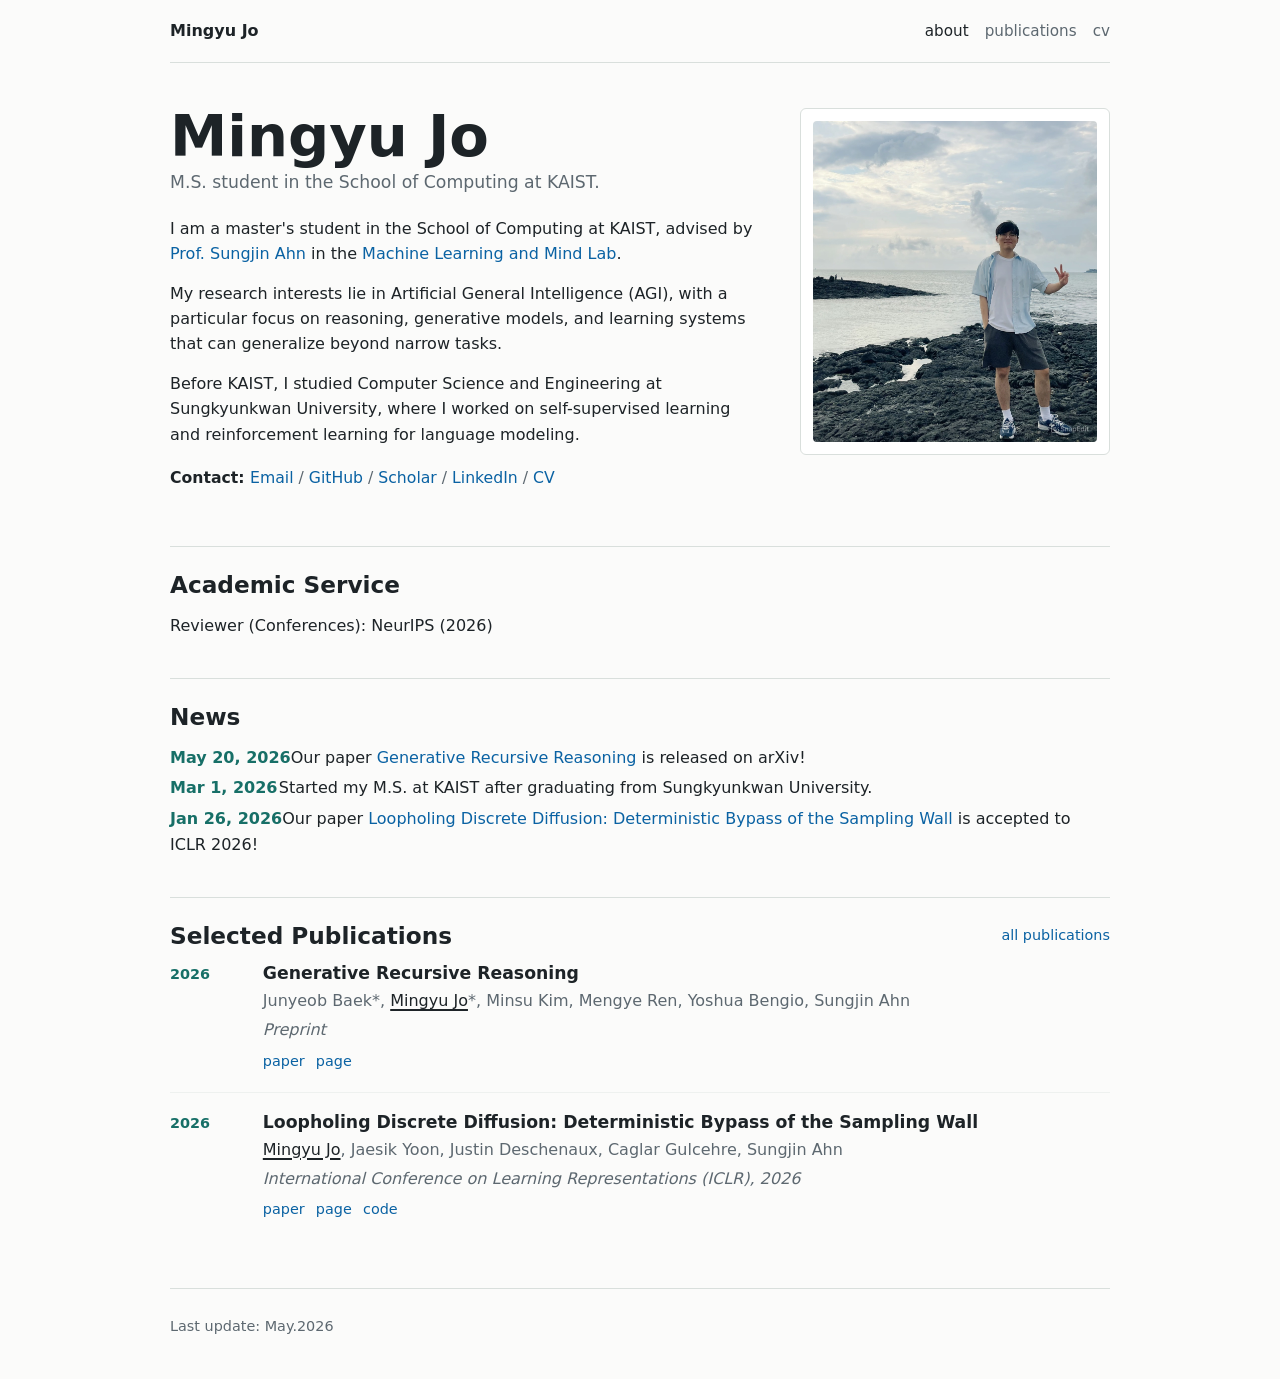
==== commit 72a201d2: "Add academic service section" ====
--- a/index.html
+++ b/index.html
@@ -34,6 +34,11 @@
         </aside>
       </section>
 
+      <section class="content-section" aria-labelledby="service-title">
+        <h2 id="service-title">Academic Service</h2>
+        <div class="service-list" data-list="academicService"></div>
+      </section>
+
       <section class="content-section" aria-labelledby="news-title">
         <h2 id="news-title">News</h2>
         <div class="news-list" data-list="news"></div>
--- a/styles.css
+++ b/styles.css
@@ -189,6 +189,15 @@
   gap: 0.35rem;
 }
 
+.service-list {
+  display: grid;
+  gap: 0.35rem;
+}
+
+.service-item {
+  margin: 0;
+}
+
 .news-item {
   margin: 0;
 }
